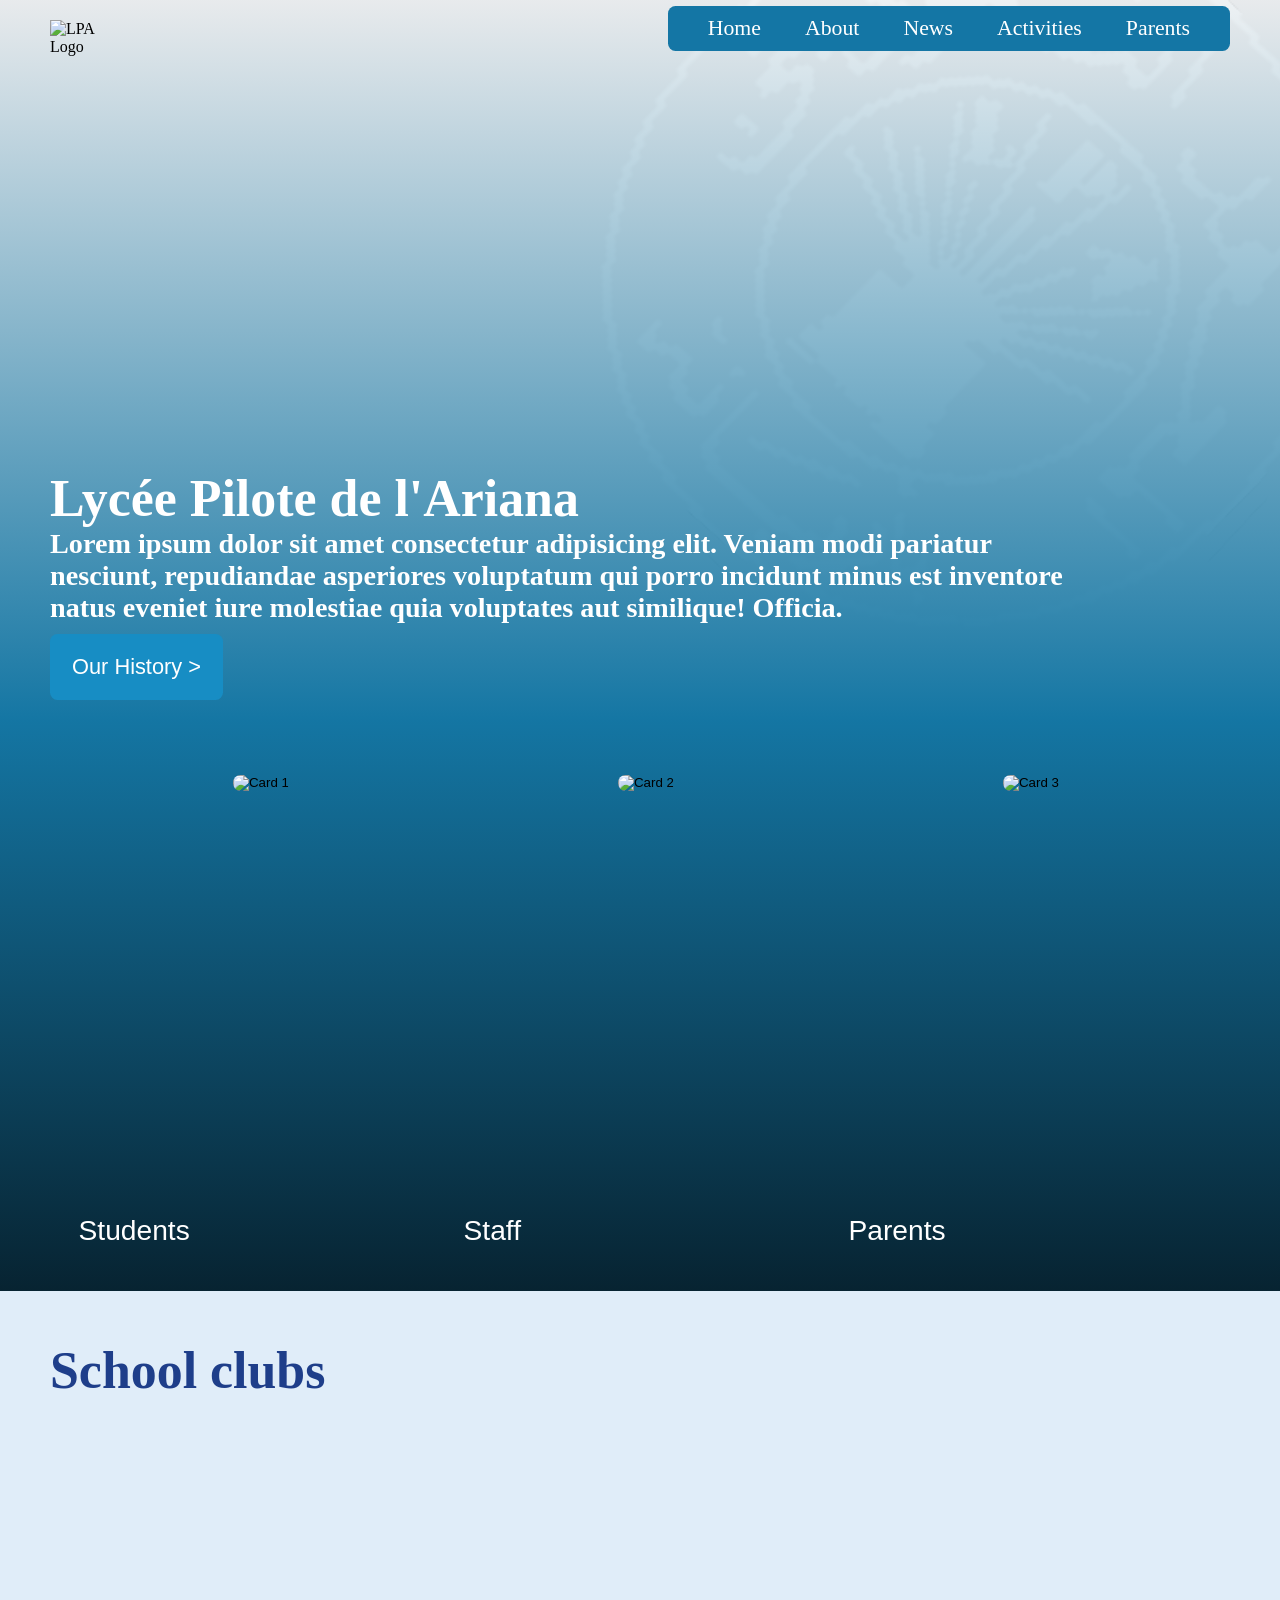
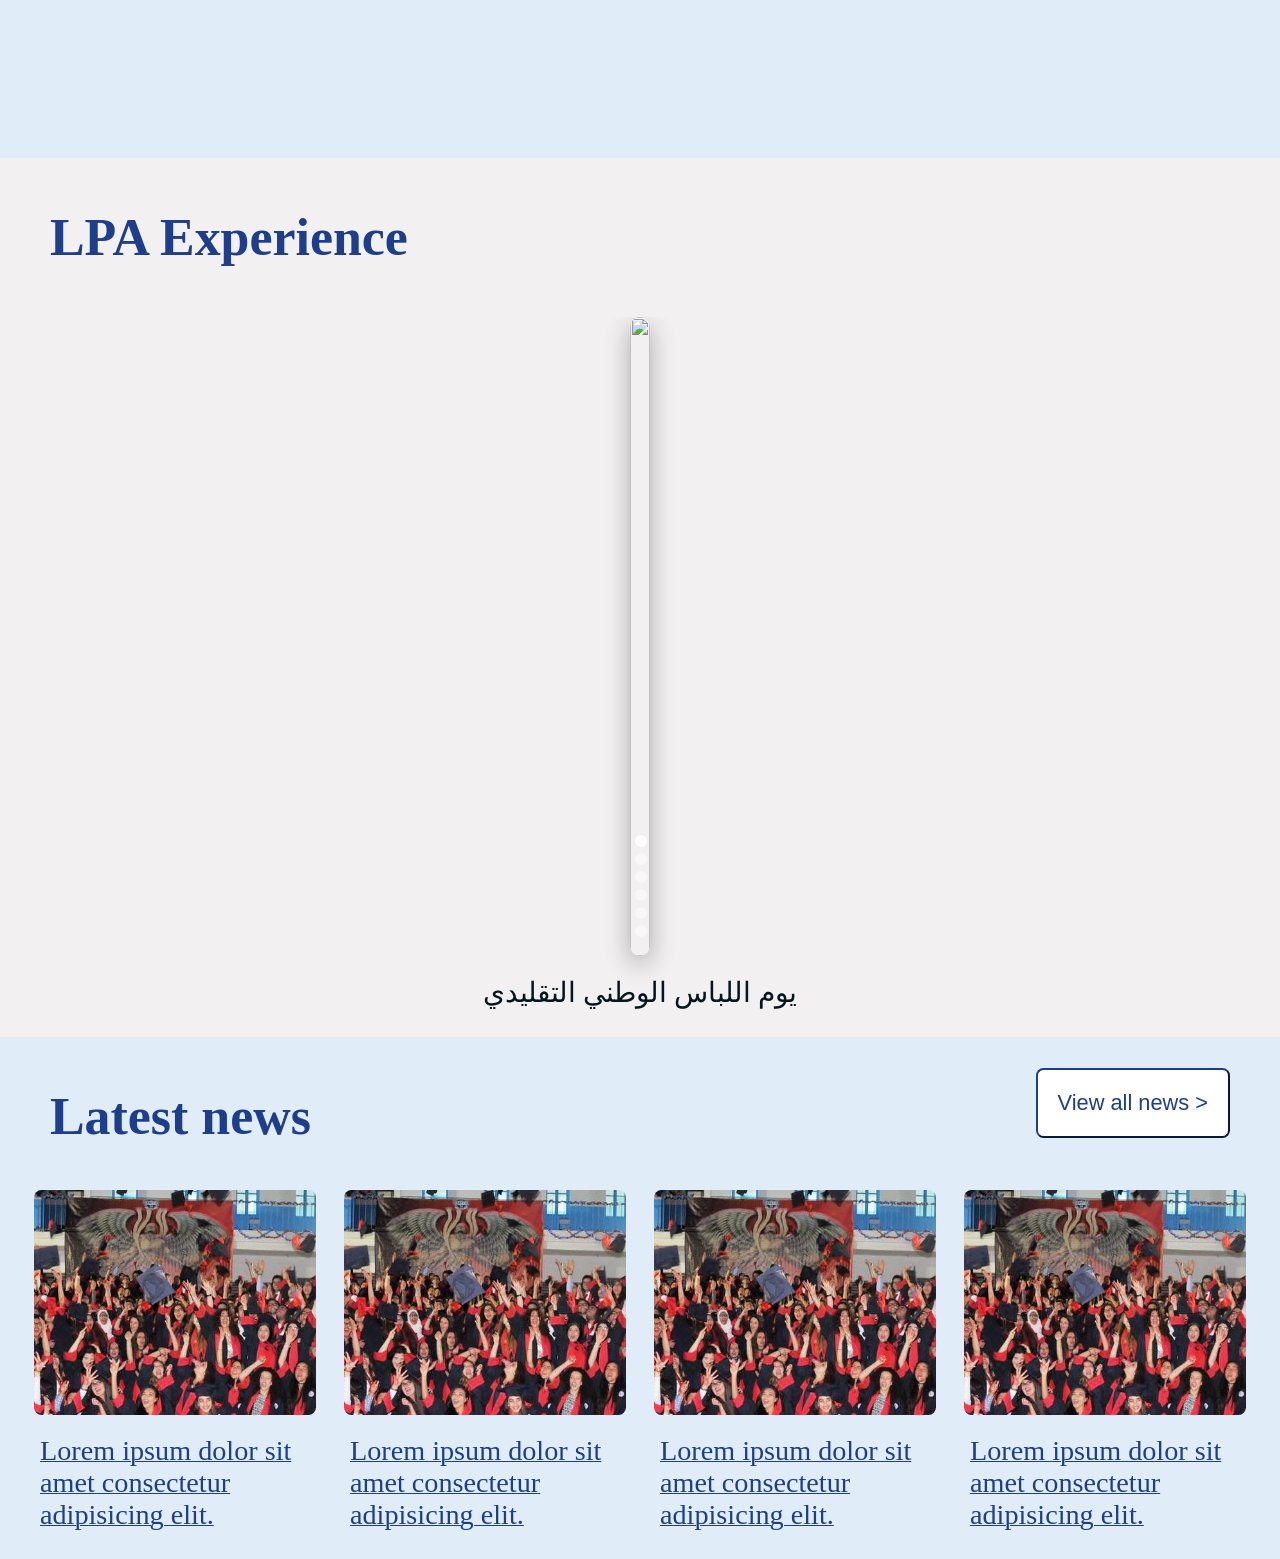
==== index.html @ 184f6fc9 "Add files via upload" ====
<!doctype html>
<html lang="en">
    <head>  
        <meta charset="UTF-8">
        <meta http-equiv="X-UA-Compatible" content="IE=edge">
        <meta name="viewport" content="width=device-width, initial-scale=1.0">

        <title>LPA.tn - Lycée Pilote de l'Ariana</title>

        <link rel="stylesheet" href="style.css">

        <link rel="preconnect" href="https://fonts.googleapis.com">
        <link rel="preconnect" href="https://fonts.gstatic.com" crossorigin>
        <link href="https://fonts.googleapis.com/css2?family=Newsreader:ital,opsz,wght@0,6..72,200..800;1,6..72,200..800&family=Playfair+Display:ital,wght@0,400..900;1,400..900&display=swap" rel="stylesheet">
    </head>

    <body>
        <section class="top overlay">
            <div class="top-bar">
                <img src="images/lpa-logo.png" alt="LPA Logo">
                <nav class="bar-links">
                    <a href="#">Home</a>
                    <a href="#">About</a>
                    <a href="#">News</a>
                    <a href="#">Activities</a>
                    <a href="#">Parents</a>
                </nav>
            </div>
            <div class="bottom-bar">
                <h1>
                    Lycée Pilote de l'Ariana
                </h1>
                <h2>
                    Lorem ipsum dolor sit amet consectetur adipisicing elit. Veniam modi pariatur nesciunt, repudiandae asperiores voluptatum qui porro incidunt minus est inventore natus eveniet iure molestiae quia voluptates aut similique! Officia.
                </h2>
                <button>Our History ></button>
            </div>
        </section>

        <section class="cards-bg">
            <div class="cards">
                    <button class="card students">
                        <div class="idk">
                            <img src="images/students.jpg" alt="Card 1">
                        </div>
                        <h2 class="card-title">Students</h2>
                    </button>
                    <button class="card staff">
                        <div class="idk">
                            <img src="images/staff.jpg" alt="Card 2">
                        </div>   
                        <h2 class="card-title">Staff</h2>
                    </button>
                    <button class="card parents">
                        <div class="idk">
                            <img src="images/parents.png" alt="Card 3">
                        </div>
                        <h2 class="card-title">Parents</h2>
                    </button>
            </div>
        </section>

        <section class="clubs">
            <h1>School clubs</h1>
            <div class="wrapper">
                <a href="https://www.instagram.com/microsoft_pilote_ariana/" class="item item1">
                    <img src="/Images/microsoft.jpg">
                </a>
                <a href="https://www.instagram.com/club.radio.lpa/" class="item item2">
                    <img src="/Images/club_radio.jpg">
                </a>
                <a href="https://www.instagram.com/timunlpa/" class="item item3">
                    <img src="/Images/timun.jpg">
                </a>
                <a href="https://www.instagram.com/orchestra.lpa/" class="item item4">
                    <img src="/Images/orchestra.jpg">
                </a>
                <a href="https://www.instagram.com/wedothings.hackclub/" class="item item5">
                    <img src="/Images/hackclub.jpg">
                </a>
                <a href="https://www.instagram.com/clubdeducationciviquelpa/" class="item item6">
                    <img src="/Images/civic.jpg">
                </a>
                <a href="https://www.instagram.com/theatre.lpa/" class="item item7">
                    <img src="/Images/theatre.jpg">
                </a>
                <a href="https://www.instagram.com/lpaartclub/" class="item item8">
                    <img src="/Images/art.jpg">
                </a>
            </div>
        </section>
        
        <p class="title">LPA Experience</p>
        <section class="pictures">

                <div class="slides">

                    <!-- Slide Images -->
                    <div class="slide active">
                        <img src="images/traditionnel.jpg">
                    </div>
                    <div class="slide">
                        <img src="images/oudhna_excursion.jpg">
                    </div>
                    <div class="slide">
                        <img src="images/nettoyage.jpg">
                    </div>
                    <div class="slide">
                        <img src="images/dakhla2015b.jpg">
                    </div>
                    <div class="slide">
                        <img src="images/bac2017.jpg">
                    </div>
                    <div class="slide">
                        <img src="images/20161005.jpg">
                    </div>

                    <button class="prev">&#10094;</button>
                    <button class="next">&#10095;</button>

                    <div class="dots">
                        <span class="dot"></span>
                        <span class="dot"></span>
                        <span class="dot"></span>
                        <span class="dot"></span>
                        <span class="dot"></span>
                        <span class="dot"></span>
                    </div>
                </div>

            <p class="caption">Lorem ipsum dolor sit amet consectetur adipisicing elit. Quisquam, quod.</p>
        </section>

        <section class="news">
            <div class="news-header">
                <h1>Latest news</h1>
                <button>View all news ></button>
            </div>
            <div class="news-section">
                <a href="#" class="news-card">
                    <div class="news-image" style="background-image: url(/Images/bac2017.jpg);"></div>
                    <p class="news-caption">Lorem ipsum dolor sit amet consectetur adipisicing elit.</p>
                </a>
                <a href="#" class="news-card">
                    <div class="news-image" style="background-image: url(/Images/bac2017.jpg);"></div>
                    <p class="news-caption">Lorem ipsum dolor sit amet consectetur adipisicing elit.</p>
                </a>
                <a href="#" class="news-card">
                    <div class="news-image" style="background-image: url(/Images/bac2017.jpg);"></div>
                    <p class="news-caption">Lorem ipsum dolor sit amet consectetur adipisicing elit.</p>
                </a>
                <a href="#" class="news-card">
                    <div class="news-image" style="background-image: url(/Images/bac2017.jpg);"></div>
                    <p class="news-caption">Lorem ipsum dolor sit amet consectetur adipisicing elit.</p>
                </a>
            </div>
        </section>

        <footer>
            
        </footer>
        <script src="script.js"></script>
    </body>
</html>
---- style.css ----
@font-face {
    font-family: "Raleway";
    src: url("fonts/Raleway-Light.ttf");
}

:root {
    --margin-object: 50px;
}

*,
*::before,
*::after {
  box-sizing: border-box;
}

body {
    margin: 0;
    font-family: "Raleway";
    background-color: #F2F0F0;
    background-image: url(Images/logo-bg.png);
    background-repeat: no-repeat;
    background-attachment: fixed;
    background-size: cover;
}

.top{
    width: 100%;
    height: 80vh;
    background-image: url('images/lpa-background.jpg');
    background-size: cover;
    background-position: center;
    position: relative;
    overflow: hidden;
    background-repeat: no-repeat;

    display: flex;
    flex-direction: column;
    justify-content: space-between;
}

.overlay {
    border-image-source: linear-gradient(to top, hsl(199, 78%, 36%), hsla(199, 78%, 36%, 0.044));
    border-image-slice: fill 1;
}

.top-bar{
    display: flex;
    flex-direction: row;
    align-items: center;
    justify-content: space-between;
}

.top-bar nav{
    margin-right: var(--margin-object);
    background-color: #1476A5;
    padding: 10px 20px;
    border-radius: 7.5px;
}

.top-bar a{
    padding: 10px 20px;
    text-decoration: none;
    color: white;
    font-size: calc(1vw + 1vh);
    position: relative;
}

.top-bar a::after{
    content: '';
    position: absolute;
    height: 5px;
    left: 0;
    bottom: 0;
    width: 0;
    background: white;
    transition: width .2s ease-in-out;
}

.top-bar a:hover::after{
    width: 100%;
}

.top img{
    margin-top: 20px;
    margin-left: var(--margin-object);
    width: calc(4vw + 2vh);
    height: auto;
}

.top h1{
    font-size: calc(3vw + 1.5vh);
    font-weight: 800;
    margin-bottom: 0;
    margin-left: var(--margin-object);
    width: 80%;
    color: white;
}

.top h2{
    font-size: calc(1.5vw + 1vh);
    margin-top: 0;
    margin-left: var(--margin-object);
    width: 80%;
    color: white;
    margin-bottom: 10px;
}

.top button{
    margin-left: var(--margin-object);
    padding: 20px 20px;
    background-color: hsl(199, 79%, 43%);
    color: white;
    border-radius: 7.5px;
    border: none;
    cursor: pointer;
    margin-bottom: 20px;
    width: calc(10vw + 5vh);
    height: auto;
    font-size: calc(1vw + 1vh);
}

.cards-bg {
    width: 100%;
    height: calc(40vw + 6.6vh);
    position: relative;
    overflow: hidden;

    border-image-source: linear-gradient(to bottom, hsl(199, 78%, 36%), hsl(200, 75%, 11%));
    border-image-slice: fill 1;

    display: flex;
    justify-content: center;
}

.cards {
    display: flex;
    justify-content: space-around;
    align-items:end;

    gap: 20px;

    padding: 20px;
}

.card {
  width: calc(25vw + 5vh);
  height: auto;
  border-radius: 7.5px;
  border: none;
  overflow: hidden;

  background-color: rgba(255, 255, 255, 0);
  cursor: pointer;

  display: flex;
  flex-direction: column;
}

.idk{
    width: calc(25vw + 5vh);
    height: calc(30vw + 5vh);
    object-fit: cover;
    border-radius: 7.5px;

    overflow: hidden;

    margin-bottom: 10px;
}

.card img {
    width: calc(25vw + 5vh);
    height: calc(30vw + 5vh);
    object-fit: cover;
    border-radius: 7.5px;

    overflow: hidden;
    transition: transform .3s ease-in-out;

    margin-bottom: 10px;
}

.card h2{
    position: relative;
    font-size: calc(1.5vw + 1vh);
    text-align: center;
    color: white;
    font-weight: 200;
    margin-top: 0;
    text-align: left;
}

.card h2::after{
    content: '';
    position: absolute;
    height: 2px;
    left: 0;
    bottom: 0;
    width: 0;
    background: hsl(199, 79%, 43%);
    transition: width .2s ease-in-out;
}
.card:hover h2::after{
    width: 100%;
}
.card:hover img{
    transform: scale(1.1);
}

.clubs {
    overflow: hidden;
    width: 100%;
    height: auto;
    background-color: #E0EDF9;
}

.clubs h1{
    font-size: calc(3vw + 1.5vh);
    font-weight: 800;
    margin-top: 50px;
    margin-left: var(--margin-object);
    color: #1E3E8A;
}

.wrapper {
  width: 95%;

  margin-inline: auto;
  position: relative;
  height: 35vh;
  overflow: hidden;
  mask-image: linear-gradient(
    to right,
    rgba(0, 0, 0, 0),
    rgba(0, 0, 0, 1) 20%,
    rgba(0, 0, 0, 1) 80%,
    rgba(0, 0, 0, 0)
  );
}

@keyframes scrollLeft {
  to {
    left: -300px;
  }
}

.item {
  width: 300px;
  height: 90%;
  background-color: rgb(255, 255, 255);
  border-radius: 6px;
  border: none;
  position: absolute;
  left: max(calc(300px * 8), 100%);
  animation-name: scrollLeft;
  animation-duration: 30s;
  animation-timing-function: linear;
  animation-iteration-count: infinite;
  box-shadow: 2px 2px 2px rgba(0, 0, 0, 0.407);

  display: flex;
  justify-content: center;
  align-items: center;
}

.item img {
    height: 90%
}

.item1 {
  animation-delay: calc(30s / 8 * (8 - 1) * -1);
}

.item2 {
  animation-delay: calc(30s / 8 * (8 - 2) * -1);
}

.item3 {
  animation-delay: calc(30s / 8 * (8 - 3) * -1);
}

.item4 {
  animation-delay: calc(30s / 8 * (8 - 4) * -1);
}

.item5 {
  animation-delay: calc(30s / 8 * (8 - 5) * -1);
}

.item6 {
  animation-delay: calc(30s / 8 * (8 - 6) * -1);
}

.item7 {
  animation-delay: calc(30s / 8 * (8 - 7) * -1);
}

.item8 {
  animation-delay: calc(30s / 8 * (8 - 8) * -1);
}

.wrapper:hover .item{animation-play-state: paused;}

.pictures {
    width: 100%;
    height: 80vh;
    position: relative;
    overflow: hidden;

    margin-top: 0;
    background-color: #e0edf900;

    display: flex;
    justify-content: center;
    align-items: center;
    flex-direction: column;
}

.title {
    font-size: calc(3vw + 1.5vh);
    font-weight: 800;
    margin-top: 50px;
    margin-bottom: 50px;
    margin-left: var(--margin-object);
    color: #1E3E8A;
}

.pictures p{
    font-size: calc(1.5vw + 1vh);
    color: hsl(199, 78%, 7%);
    text-align: center;
    margin-top: 20px;
}

.slides {
  position: relative;

  height: 100%;
  margin-left: 50px;
  margin-right: 50px;
  border-radius: 10px;
  overflow: hidden;
  position: relative;
  box-shadow: 0 8px 25px rgba(0, 0, 0, 0.3);
}
.slide {
  display: none;
  width: 100%;
  height: 100%;
}

.slide img {
  width: 100%;
  height: 100%;
  object-fit: cover;

}
.slide.active {
  display: block;
  animation: fade .25s ease-in-out;
}
@keyframes fade {
  from {
    opacity: 0.5;
  }
  to {
    opacity: 1;
  }
}

.prev,
.next {
  position: absolute;
  top: 50%;
  transform: translateY(-50%);
  background: rgba(0, 0, 0, 0);
  color: #fff;
  font-size: 30px;
  border: none;
  padding: 10px;
  border-radius: 50%;
  cursor: pointer;
  transition: 0.3s;
  user-select: none;
}

.prev {
  left: 15px;
}
.next {
  right: 15px;
}

.dots {
  text-align: center;
  position: absolute;
  bottom: 15px;
  width: 100%;
}

.dot {
  height: 12px;
  width: 12px;
  margin: 0 5px;
  background: rgba(255, 255, 255, 0.5);
  border-radius: 50%;
  display: inline-block;
  cursor: pointer;
  transition: background 0.3s;
}
.dot.active {
  background: #fff;
}

.news {
  overflow: hidden;
  width: 100%;
  height: auto;
  background-color: #E0EDF9;
}

.news-header {
  display: flex;
  justify-content: space-between;
  align-items: center;

  margin-right: var(--margin-object);
  margin-left: var(--margin-object);
}

.news-header button {
  padding: 20px 20px;
  background-color: hsl(0, 0%, 100%);
  color: #1E3E8A;
  border-radius: 7.5px;
  border-width: 2px;
  border-color: #1E3E8A;
  cursor: pointer;
  margin-bottom: 20px;

  height: 75%;
  font-size: calc(1vw + 1vh);
}

.news h1 {
  font-size: calc(3vw + 1.5vh);
  font-weight: 800;
  margin-top: 50px;
  color: #1E3E8A;
}

.news-section {
  display: flex;
  justify-content: space-around;
  align-items: center;

  margin-left: 20px;
  margin-right: 20px;
  margin-top: 0;
}

.news-card {
  display: flex;
  flex-direction: column;
  align-items: center;
  justify-content: center;

  text-decoration: none;
}

.news-image {
  width: 22vw;
  height: 25vh;
  border-radius: 7.5px;
  border: none;

  background-repeat: no-repeat;
  background-size: cover;
  background-position: center;
  
}

.news-caption {
  display: inline;
  margin-left: 20px;
  margin-right: 20px;
  position: relative;
  font-size: calc(1.5vw + 1vh);
  color: #1E3E8A;
  font-weight: 200;
  margin-top: 20px;
  text-align: left;

  text-decoration: underline;
  text-decoration-thickness: 0px;

  transition: text-decoration-thickness .1s ease-in-out;
}

.news-card:hover .news-caption{
  text-decoration-thickness: 2px;
}
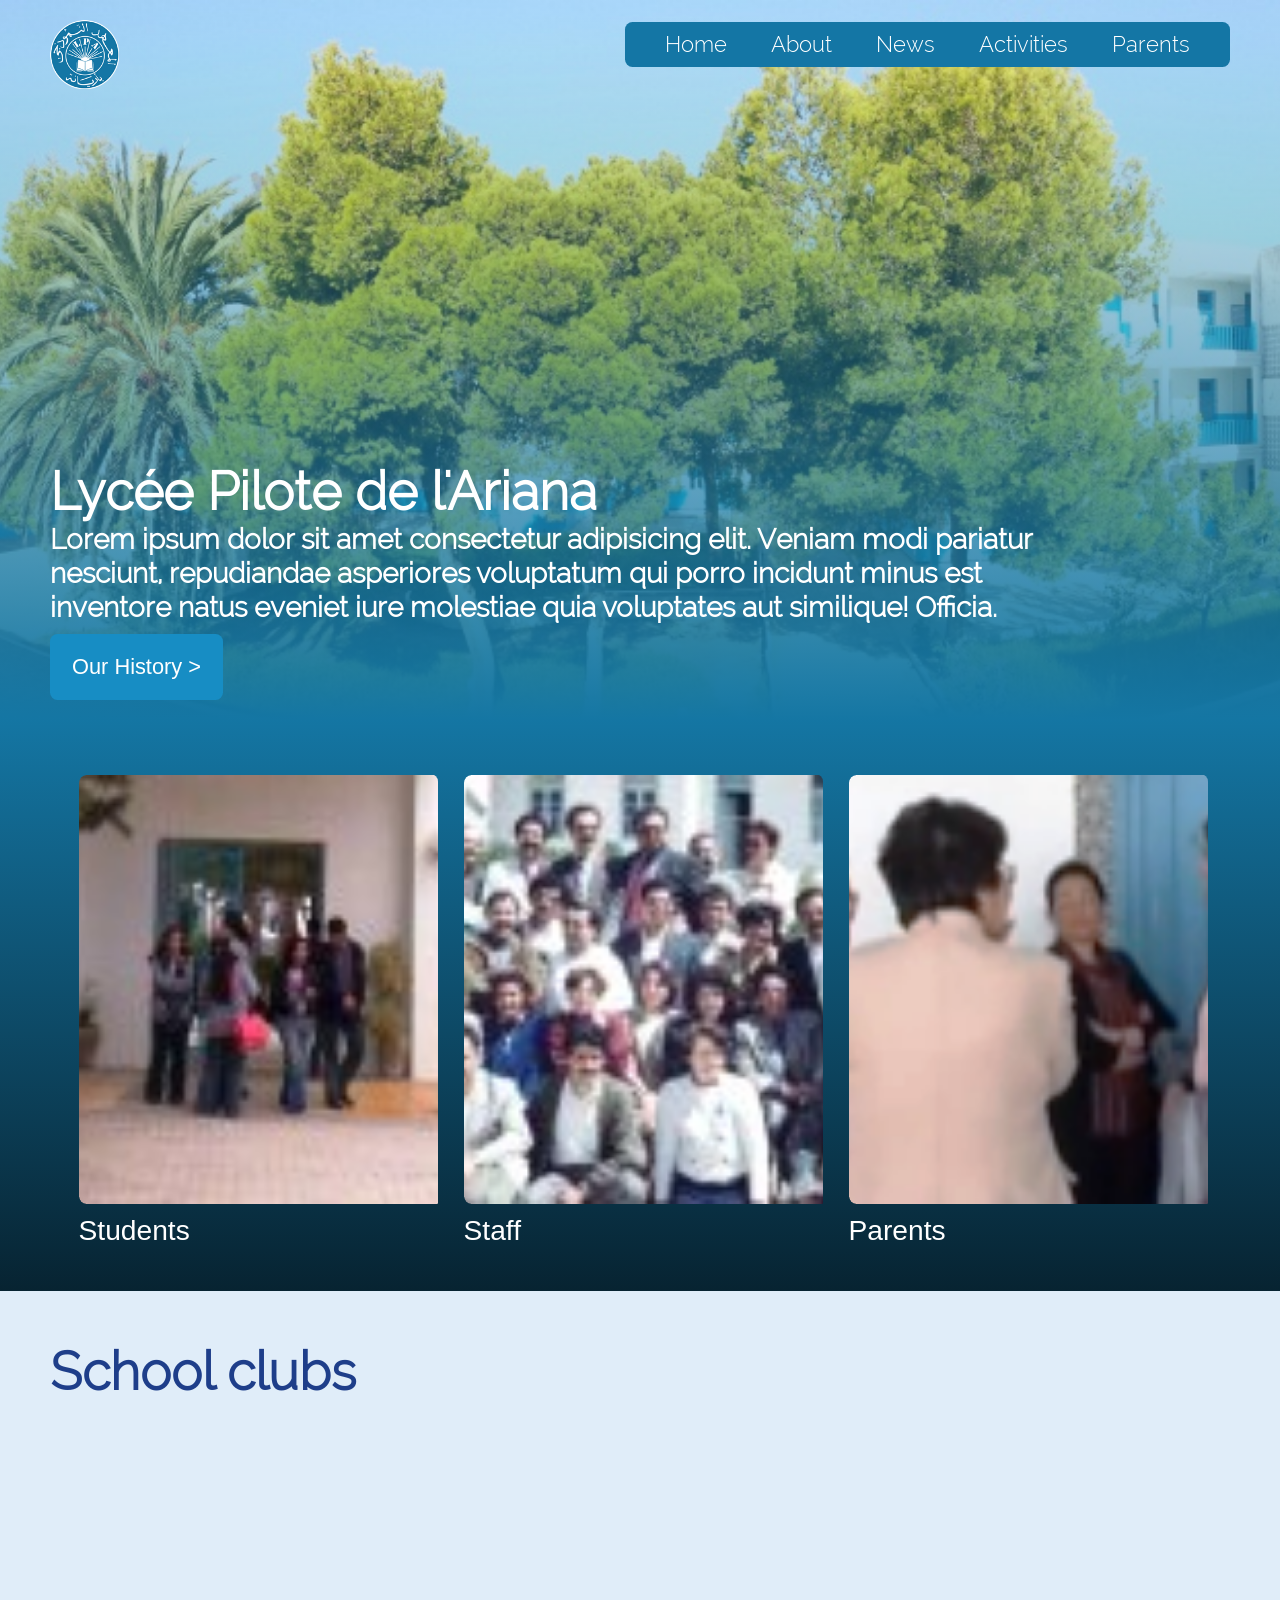
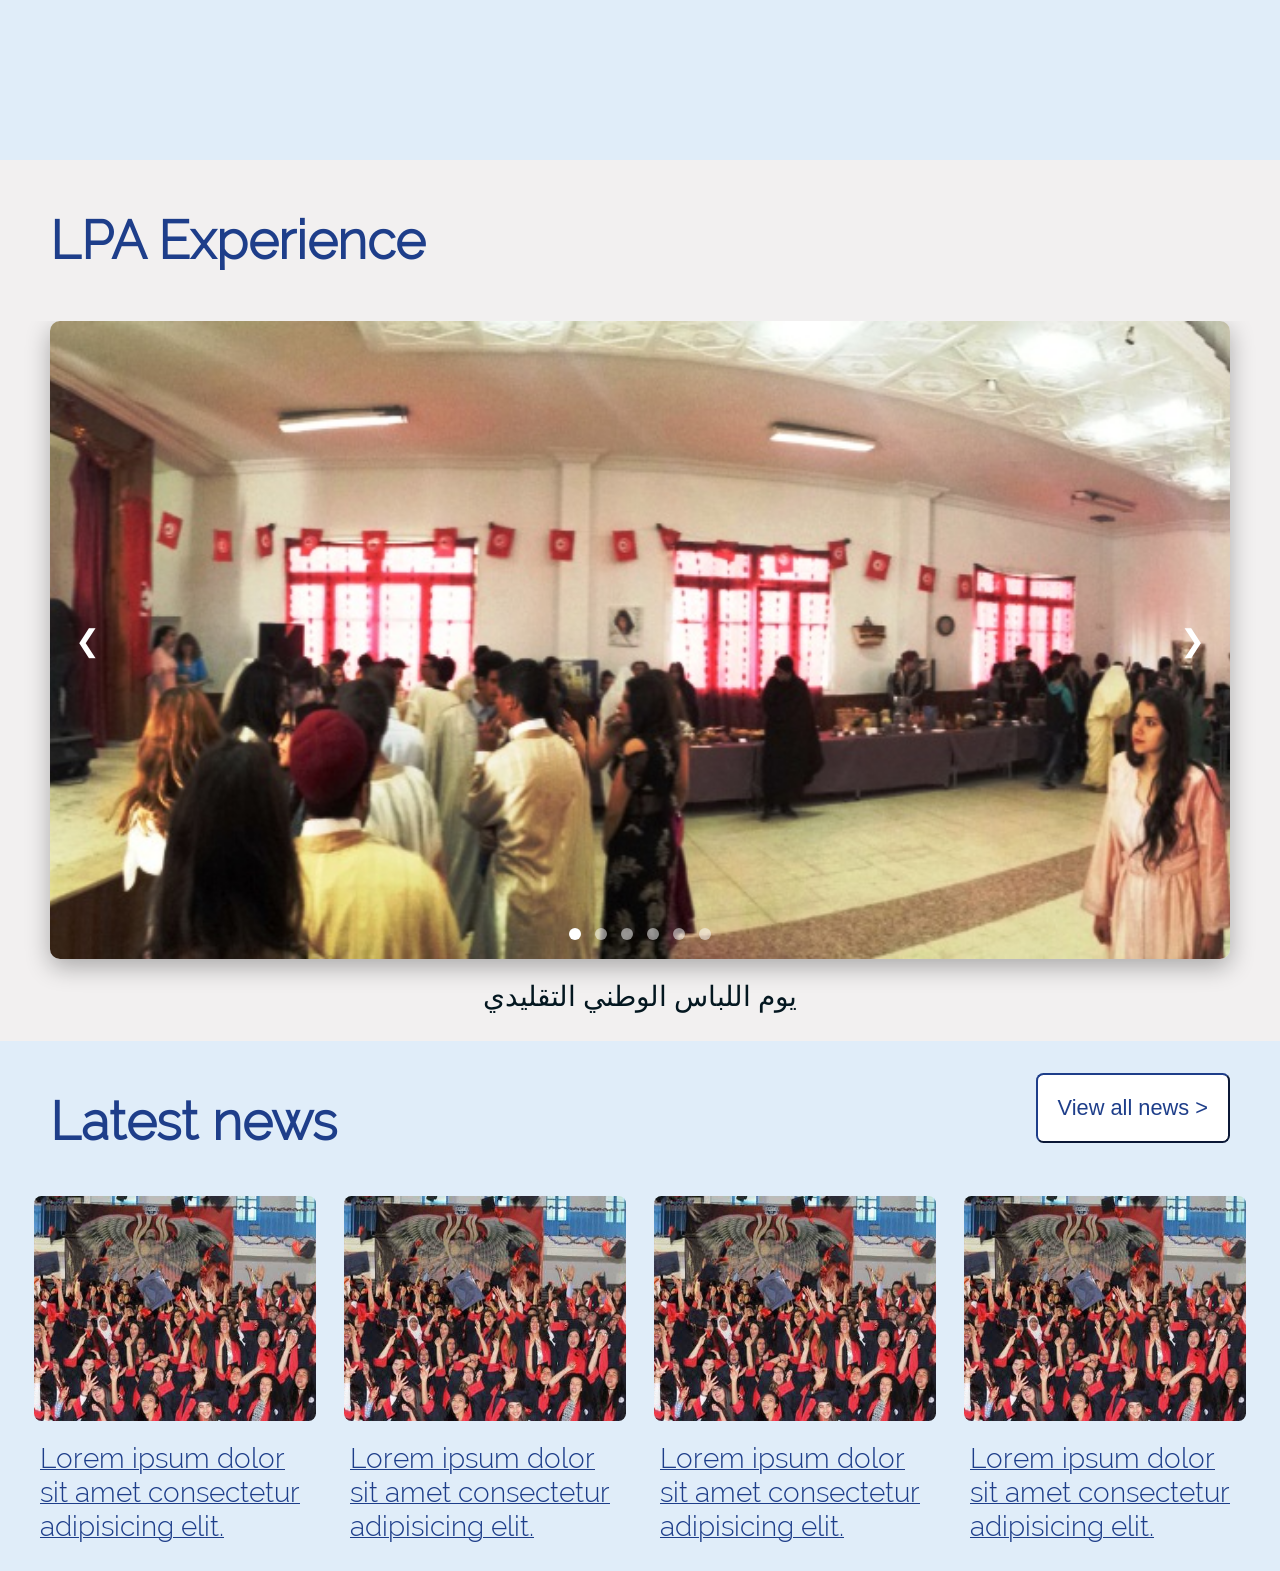
==== commit a7d179db: "Add files via upload" ====
--- a/index.html
+++ b/index.html
@@ -17,7 +17,7 @@
     <body>
         <section class="top overlay">
             <div class="top-bar">
-                <img src="images/lpa-logo.png" alt="LPA Logo">
+                <img src="./Images/lpa-logo.png" alt="LPA Logo">
                 <nav class="bar-links">
                     <a href="#">Home</a>
                     <a href="#">About</a>
@@ -41,19 +41,19 @@
             <div class="cards">
                     <button class="card students">
                         <div class="idk">
-                            <img src="images/students.jpg" alt="Card 1">
+                            <img src="./Images/students.jpg" alt="Card 1">
                         </div>
                         <h2 class="card-title">Students</h2>
                     </button>
                     <button class="card staff">
                         <div class="idk">
-                            <img src="images/staff.jpg" alt="Card 2">
+                            <img src="./Images/staff.jpg" alt="Card 2">
                         </div>   
                         <h2 class="card-title">Staff</h2>
                     </button>
                     <button class="card parents">
                         <div class="idk">
-                            <img src="images/parents.png" alt="Card 3">
+                            <img src="./Images/parents.png" alt="Card 3">
                         </div>
                         <h2 class="card-title">Parents</h2>
                     </button>
@@ -64,28 +64,28 @@
             <h1>School clubs</h1>
             <div class="wrapper">
                 <a href="https://www.instagram.com/microsoft_pilote_ariana/" class="item item1">
-                    <img src="/Images/microsoft.jpg">
+                    <img src="./Images/microsoft.jpg">
                 </a>
                 <a href="https://www.instagram.com/club.radio.lpa/" class="item item2">
-                    <img src="/Images/club_radio.jpg">
+                    <img src="./Images/club_radio.jpg">
                 </a>
                 <a href="https://www.instagram.com/timunlpa/" class="item item3">
-                    <img src="/Images/timun.jpg">
+                    <img src="./Images/timun.jpg">
                 </a>
                 <a href="https://www.instagram.com/orchestra.lpa/" class="item item4">
-                    <img src="/Images/orchestra.jpg">
+                    <img src="./Images/orchestra.jpg">
                 </a>
                 <a href="https://www.instagram.com/wedothings.hackclub/" class="item item5">
-                    <img src="/Images/hackclub.jpg">
+                    <img src="./Images/hackclub.jpg">
                 </a>
                 <a href="https://www.instagram.com/clubdeducationciviquelpa/" class="item item6">
-                    <img src="/Images/civic.jpg">
+                    <img src="./Images/civic.jpg">
                 </a>
                 <a href="https://www.instagram.com/theatre.lpa/" class="item item7">
-                    <img src="/Images/theatre.jpg">
+                    <img src="./Images/theatre.jpg">
                 </a>
                 <a href="https://www.instagram.com/lpaartclub/" class="item item8">
-                    <img src="/Images/art.jpg">
+                    <img src="./Images/art.jpg">
                 </a>
             </div>
         </section>
@@ -97,22 +97,22 @@
 
                     <!-- Slide Images -->
                     <div class="slide active">
-                        <img src="images/traditionnel.jpg">
+                        <img src="./Images/traditionnel.jpg">
                     </div>
                     <div class="slide">
-                        <img src="images/oudhna_excursion.jpg">
+                        <img src="./Images/oudhna_excursion.jpg">
                     </div>
                     <div class="slide">
-                        <img src="images/nettoyage.jpg">
+                        <img src="./Images/nettoyage.jpg">
                     </div>
                     <div class="slide">
-                        <img src="images/dakhla2015b.jpg">
+                        <img src="./Images/dakhla2015b.jpg">
                     </div>
                     <div class="slide">
-                        <img src="images/bac2017.jpg">
+                        <img src="./Images/bac2017.jpg">
                     </div>
                     <div class="slide">
-                        <img src="images/20161005.jpg">
+                        <img src="./Images/20161005.jpg">
                     </div>
 
                     <button class="prev">&#10094;</button>
@@ -138,19 +138,19 @@
             </div>
             <div class="news-section">
                 <a href="#" class="news-card">
-                    <div class="news-image" style="background-image: url(/Images/bac2017.jpg);"></div>
+                    <div class="news-image" style="background-image: url(../Images/bac2017.jpg);"></div>
                     <p class="news-caption">Lorem ipsum dolor sit amet consectetur adipisicing elit.</p>
                 </a>
                 <a href="#" class="news-card">
-                    <div class="news-image" style="background-image: url(/Images/bac2017.jpg);"></div>
+                    <div class="news-image" style="background-image: url(../Images/bac2017.jpg);"></div>
                     <p class="news-caption">Lorem ipsum dolor sit amet consectetur adipisicing elit.</p>
                 </a>
                 <a href="#" class="news-card">
-                    <div class="news-image" style="background-image: url(/Images/bac2017.jpg);"></div>
+                    <div class="news-image" style="background-image: url(../Images/bac2017.jpg);"></div>
                     <p class="news-caption">Lorem ipsum dolor sit amet consectetur adipisicing elit.</p>
                 </a>
                 <a href="#" class="news-card">
-                    <div class="news-image" style="background-image: url(/Images/bac2017.jpg);"></div>
+                    <div class="news-image" style="background-image: url(../Images/bac2017.jpg);"></div>
                     <p class="news-caption">Lorem ipsum dolor sit amet consectetur adipisicing elit.</p>
                 </a>
             </div>
--- a/style.css
+++ b/style.css
@@ -1,6 +1,6 @@
 @font-face {
     font-family: "Raleway";
-    src: url("fonts/Raleway-Light.ttf");
+    src: url("./Fonts/Raleway-Light.ttf");
 }
 
 :root {
@@ -26,7 +26,7 @@
 .top{
     width: 100%;
     height: 80vh;
-    background-image: url('images/lpa-background.jpg');
+    background-image: url('./Images/lpa-background.jpg');
     background-size: cover;
     background-position: center;
     position: relative;
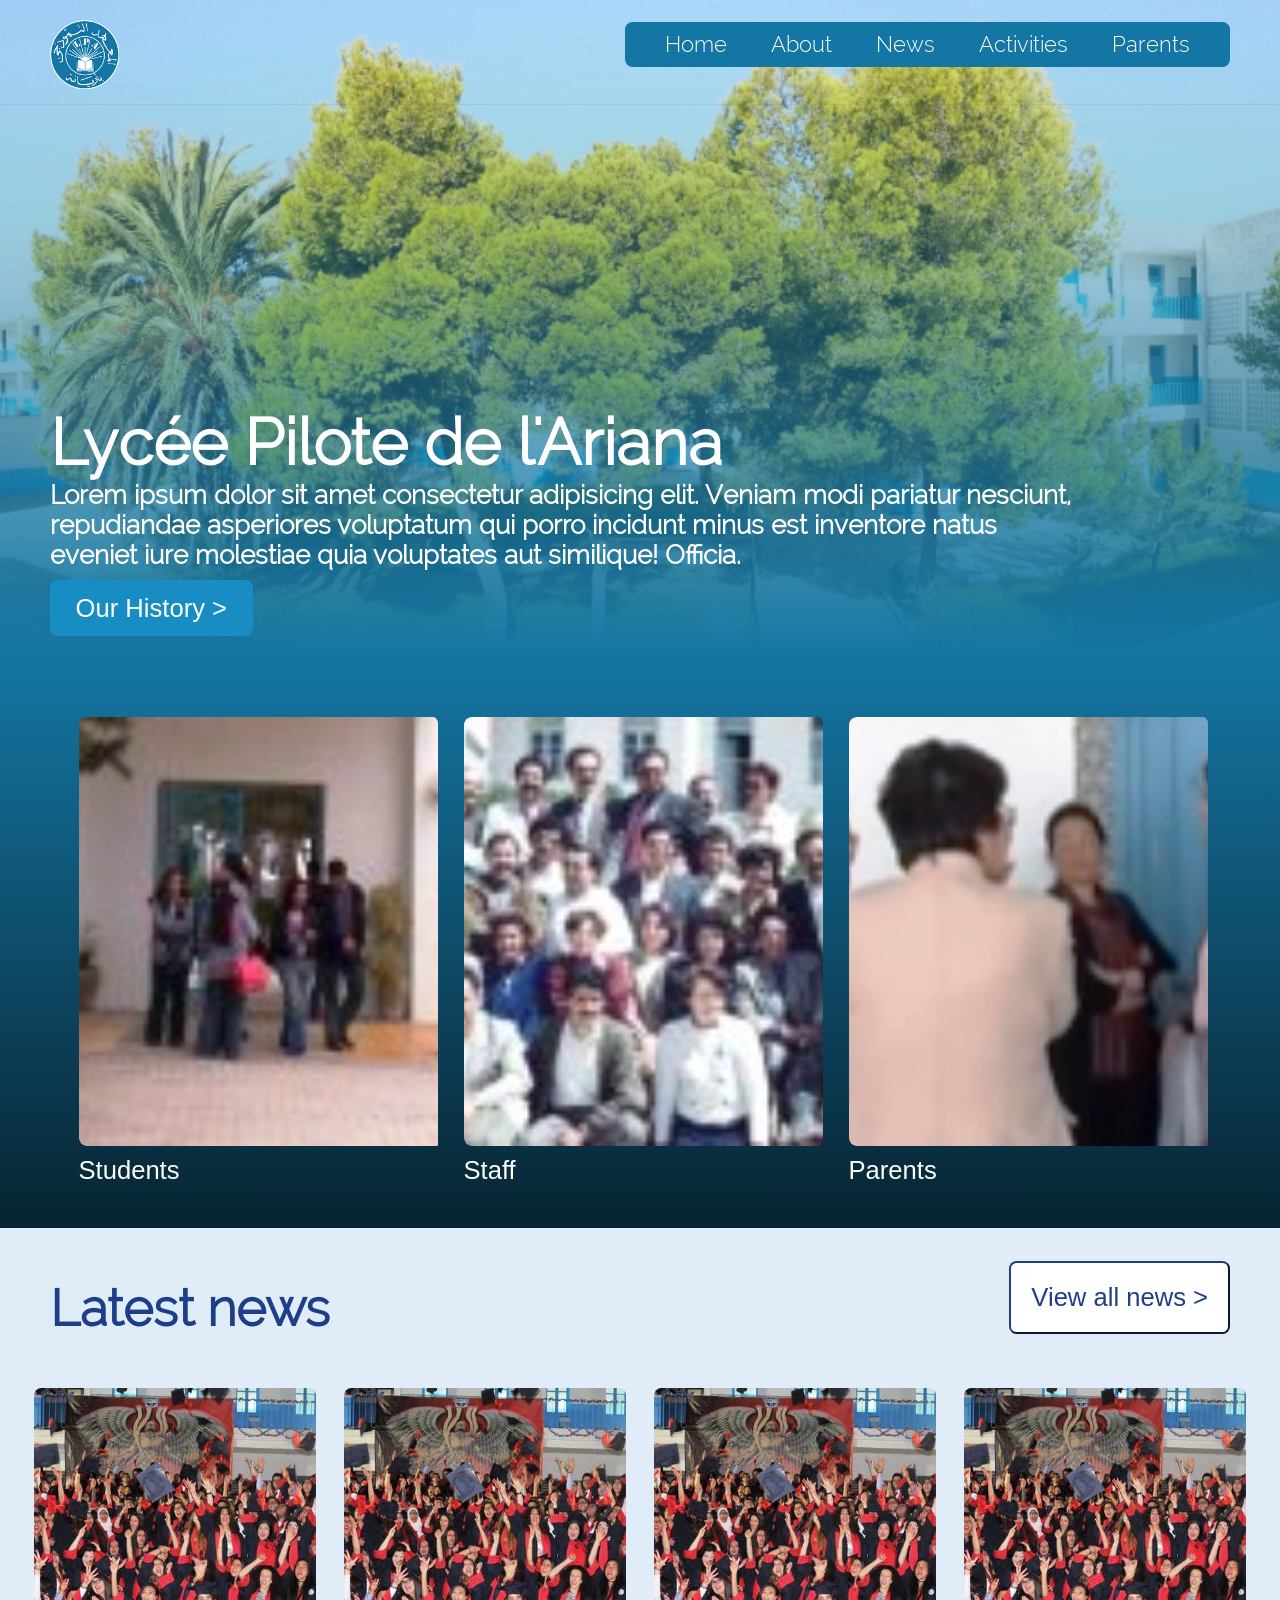
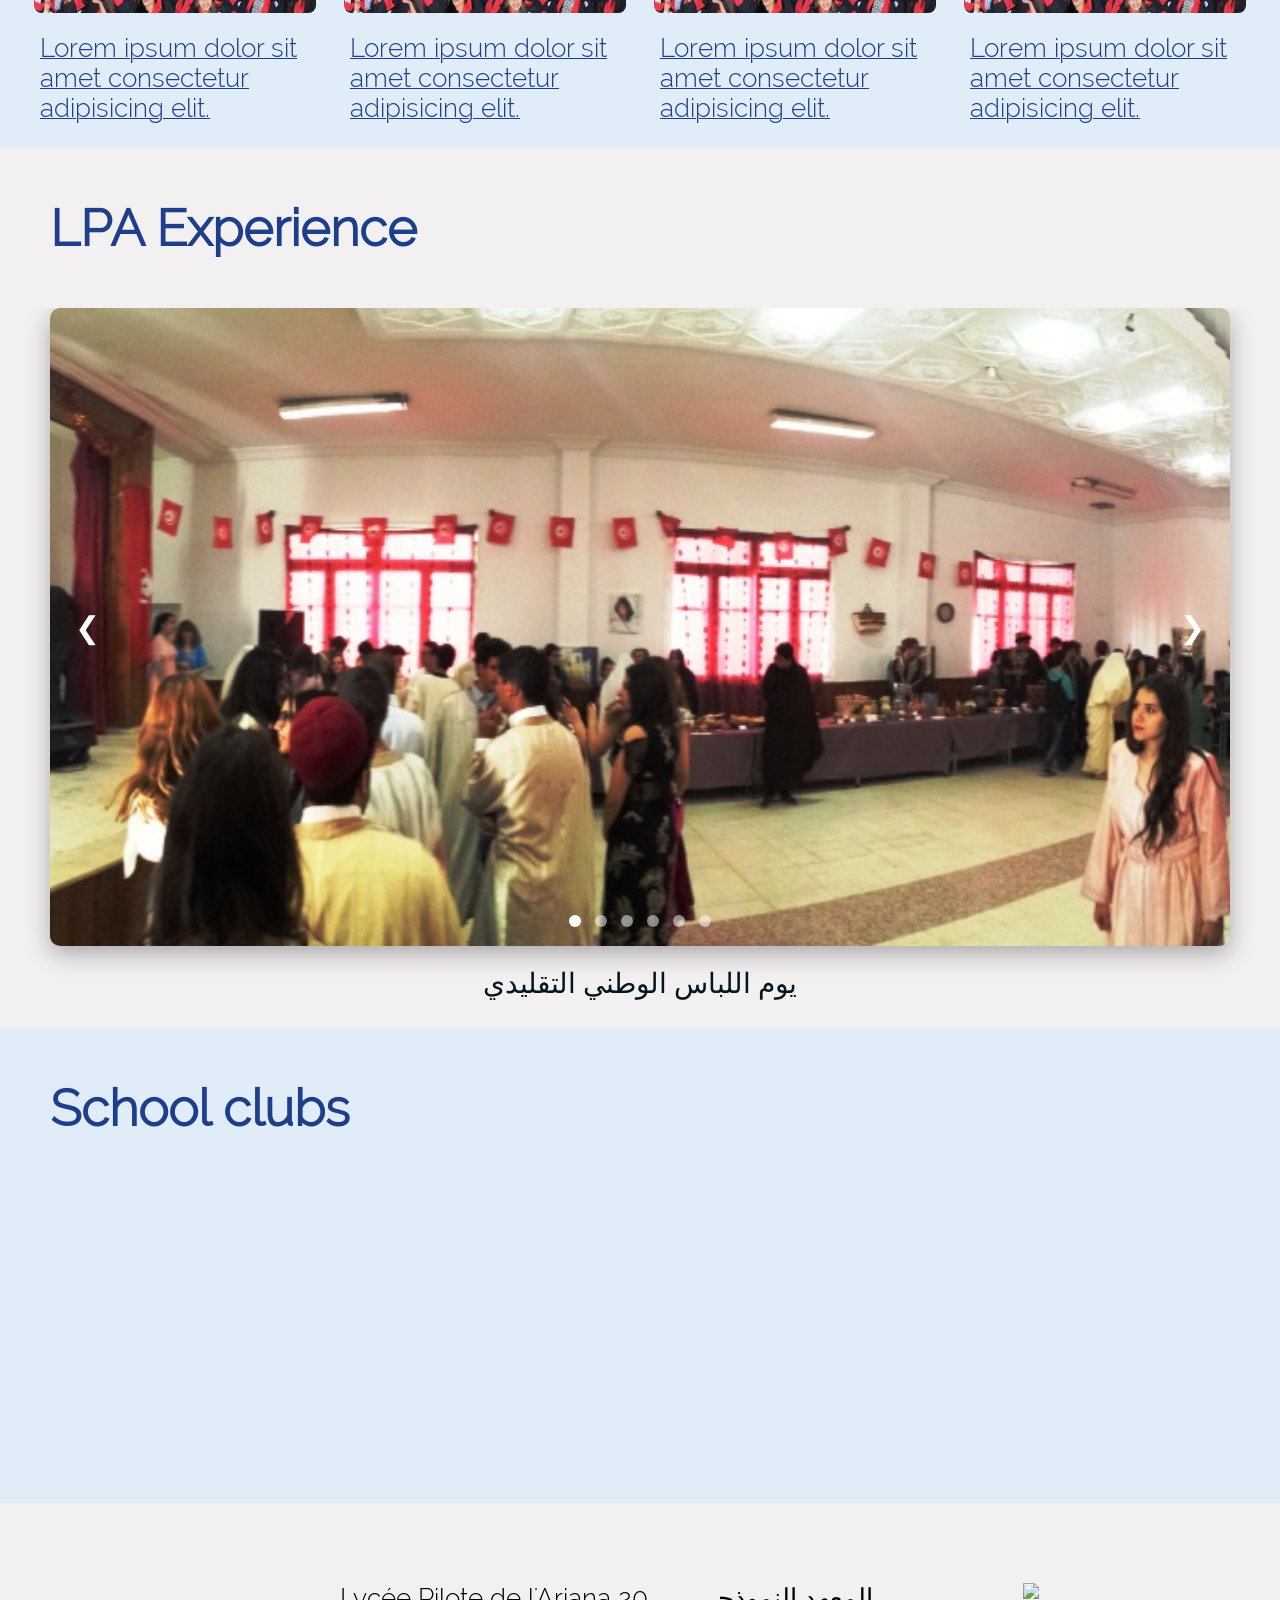
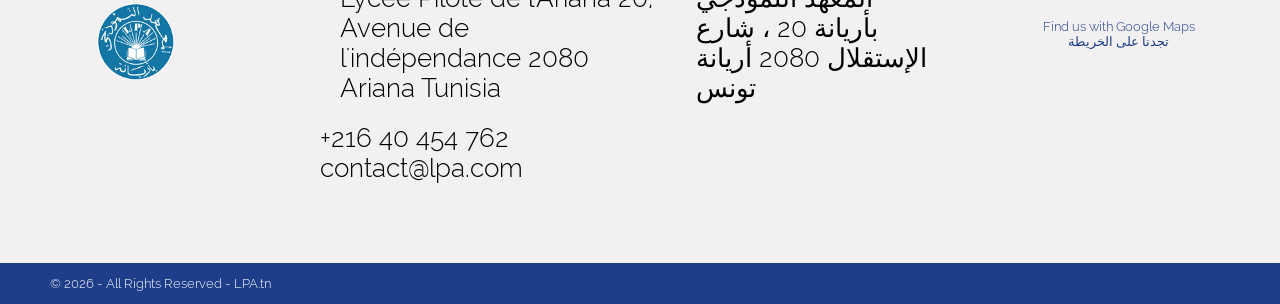
==== commit ab6df27d: "Add files via upload" ====
--- a/index.html
+++ b/index.html
@@ -17,7 +17,7 @@
     <body>
         <section class="top overlay">
             <div class="top-bar">
-                <img src="./Images/lpa-logo.png" alt="LPA Logo">
+                <img src="../Images/lpa-logo.png" alt="LPA Logo">
                 <nav class="bar-links">
                     <a href="#">Home</a>
                     <a href="#">About</a>
@@ -26,6 +26,7 @@
                     <a href="#">Parents</a>
                 </nav>
             </div>
+            <div class="divider"></div>
             <div class="bottom-bar">
                 <h1>
                     Lycée Pilote de l'Ariana
@@ -41,99 +42,28 @@
             <div class="cards">
                     <button class="card students">
                         <div class="idk">
-                            <img src="./Images/students.jpg" alt="Card 1">
+                            <img src="../Images/students.jpg" alt="Card 1">
                         </div>
                         <h2 class="card-title">Students</h2>
                     </button>
                     <button class="card staff">
                         <div class="idk">
-                            <img src="./Images/staff.jpg" alt="Card 2">
+                            <img src="../Images/staff.jpg" alt="Card 2">
                         </div>   
                         <h2 class="card-title">Staff</h2>
                     </button>
                     <button class="card parents">
                         <div class="idk">
-                            <img src="./Images/parents.png" alt="Card 3">
+                            <img src="../Images/parents.png" alt="Card 3">
                         </div>
                         <h2 class="card-title">Parents</h2>
                     </button>
             </div>
         </section>
 
-        <section class="clubs">
-            <h1>School clubs</h1>
-            <div class="wrapper">
-                <a href="https://www.instagram.com/microsoft_pilote_ariana/" class="item item1">
-                    <img src="./Images/microsoft.jpg">
-                </a>
-                <a href="https://www.instagram.com/club.radio.lpa/" class="item item2">
-                    <img src="./Images/club_radio.jpg">
-                </a>
-                <a href="https://www.instagram.com/timunlpa/" class="item item3">
-                    <img src="./Images/timun.jpg">
-                </a>
-                <a href="https://www.instagram.com/orchestra.lpa/" class="item item4">
-                    <img src="./Images/orchestra.jpg">
-                </a>
-                <a href="https://www.instagram.com/wedothings.hackclub/" class="item item5">
-                    <img src="./Images/hackclub.jpg">
-                </a>
-                <a href="https://www.instagram.com/clubdeducationciviquelpa/" class="item item6">
-                    <img src="./Images/civic.jpg">
-                </a>
-                <a href="https://www.instagram.com/theatre.lpa/" class="item item7">
-                    <img src="./Images/theatre.jpg">
-                </a>
-                <a href="https://www.instagram.com/lpaartclub/" class="item item8">
-                    <img src="./Images/art.jpg">
-                </a>
-            </div>
-        </section>
-        
-        <p class="title">LPA Experience</p>
-        <section class="pictures">
-
-                <div class="slides">
-
-                    <!-- Slide Images -->
-                    <div class="slide active">
-                        <img src="./Images/traditionnel.jpg">
-                    </div>
-                    <div class="slide">
-                        <img src="./Images/oudhna_excursion.jpg">
-                    </div>
-                    <div class="slide">
-                        <img src="./Images/nettoyage.jpg">
-                    </div>
-                    <div class="slide">
-                        <img src="./Images/dakhla2015b.jpg">
-                    </div>
-                    <div class="slide">
-                        <img src="./Images/bac2017.jpg">
-                    </div>
-                    <div class="slide">
-                        <img src="./Images/20161005.jpg">
-                    </div>
-
-                    <button class="prev">&#10094;</button>
-                    <button class="next">&#10095;</button>
-
-                    <div class="dots">
-                        <span class="dot"></span>
-                        <span class="dot"></span>
-                        <span class="dot"></span>
-                        <span class="dot"></span>
-                        <span class="dot"></span>
-                        <span class="dot"></span>
-                    </div>
-                </div>
-
-            <p class="caption">Lorem ipsum dolor sit amet consectetur adipisicing elit. Quisquam, quod.</p>
-        </section>
-
         <section class="news">
             <div class="news-header">
-                <h1>Latest news</h1>
+                <h1 class="title">Latest news</h1>
                 <button>View all news ></button>
             </div>
             <div class="news-section">
@@ -155,9 +85,104 @@
                 </a>
             </div>
         </section>
+        
+        <p class="title">LPA Experience</p>
+        <section class="pictures">
+
+                <div class="slides">
+
+                    <!-- Slide Images -->
+                    <div class="slide active">
+                        <img src="../Images/traditionnel.jpg">
+                    </div>
+                    <div class="slide">
+                        <img src="../Images/oudhna_excursion.jpg">
+                    </div>
+                    <div class="slide">
+                        <img src="../Images/nettoyage.jpg">
+                    </div>
+                    <div class="slide">
+                        <img src="../Images/dakhla2015b.jpg">
+                    </div>
+                    <div class="slide">
+                        <img src="../Images/bac2017.jpg">
+                    </div>
+                    <div class="slide">
+                        <img src="../Images/20161005.jpg">
+                    </div>
+
+                    <button class="prev">&#10094;</button>
+                    <button class="next">&#10095;</button>
+
+                    <div class="dots">
+                        <span class="dot"></span>
+                        <span class="dot"></span>
+                        <span class="dot"></span>
+                        <span class="dot"></span>
+                        <span class="dot"></span>
+                        <span class="dot"></span>
+                    </div>
+                </div>
+
+            <p class="caption">Lorem ipsum dolor sit amet consectetur adipisicing elit. Quisquam, quod.</p>
+        </section>
+
+        <section class="clubs">
+            <h1 class="title">School clubs</h1>
+            <div class="wrapper">
+                <a href="https://www.instagram.com/microsoft_pilote_ariana/" class="item item1">
+                    <img src="../Images/microsoft.jpg">
+                </a>
+                <a href="https://www.instagram.com/club.radio.lpa/" class="item item2">
+                    <img src="../Images/club_radio.jpg">
+                </a>
+                <a href="https://www.instagram.com/timunlpa/" class="item item3">
+                    <img src="../Images/timun.jpg">
+                </a>
+                <a href="https://www.instagram.com/orchestra.lpa/" class="item item4">
+                    <img src="../Images/orchestra.jpg">
+                </a>
+                <a href="https://www.instagram.com/wedothings.hackclub/" class="item item5">
+                    <img src="../Images/hackclub.jpg">
+                </a>
+                <a href="https://www.instagram.com/clubdeducationciviquelpa/" class="item item6">
+                    <img src="../Images/civic.jpg">
+                </a>
+                <a href="https://www.instagram.com/theatre.lpa/" class="item item7">
+                    <img src="../Images/theatre.jpg">
+                </a>
+                <a href="https://www.instagram.com/lpaartclub/" class="item item8">
+                    <img src="../Images/art.jpg">
+                </a>
+            </div>
+        </section>
 
         <footer>
-            
+            <div class="footer-top">
+                <div class="footer-left">
+                    <img src="../Images/lpa-logo.png">
+                </div>
+                <div class="footer-middle">
+                    <div class="footer-title">
+                        <p>Lycée Pilote de l'Ariana 20, Avenue de l'indépendance 2080 Ariana Tunisia</p>
+                        <p>المعهد النموذجي بأريانة 20 ، شارع الإستقلال 2080 أريانة تونس</p>
+                    </div>
+                    <div class="contact-phone contact">
+                        +216 40 454 762
+                    </div>
+                    <div class="contact-mail contact">
+                        contact@lpa.com
+                    </div>
+                </div>
+                <div class="footer-right">
+                    <img src="https://lpa.tn/images/demo/worldmap.png">
+                    <a href="https://www.google.com/maps?q=Lyc%C3%A9e+Pilote+de+l%27Ariana,+Avenue+de+l%27ind%C3%A9pendance,+Ariana,+Tunisia&hl=en&ie=UTF8&sll=37.0625,-95.677068&sspn=60.935792,114.169922&hnear=Lyc%C3%A9e+Pilote+de+l%27Ariana,+Avenue+de+l%27ind%C3%A9pendance,+Borj+El+Baccouch,+Ariana,+Gouvernorat+de+Tunis,+Tunisia&t=m&z=17" class="footer-link">Find us with Google Maps</a>
+                    <a href="https://www.google.com/maps?q=Lyc%C3%A9e+Pilote+de+l%27Ariana,+Avenue+de+l%27ind%C3%A9pendance,+Ariana,+Tunisia&hl=en&ie=UTF8&sll=37.0625,-95.677068&sspn=60.935792,114.169922&hnear=Lyc%C3%A9e+Pilote+de+l%27Ariana,+Avenue+de+l%27ind%C3%A9pendance,+Borj+El+Baccouch,+Ariana,+Gouvernorat+de+Tunis,+Tunisia&t=m&z=17" class="footer-link">تجدنا على الخريطة</a>
+                </div>
+            </div>
+            <div class="footer-bottom">
+                <p>© 2026 - All Rights Reserved - LPA.tn</p>
+            </div>
         </footer>
         <script src="script.js"></script>
     </body>
--- a/style.css
+++ b/style.css
@@ -1,6 +1,6 @@
 @font-face {
     font-family: "Raleway";
-    src: url("./Fonts/Raleway-Light.ttf");
+    src: url("../Fonts/Raleway-Light.ttf");
 }
 
 :root {
@@ -17,7 +17,7 @@
     margin: 0;
     font-family: "Raleway";
     background-color: #F2F0F0;
-    background-image: url(Images/logo-bg.png);
+    background-image: url(../Images/logo-bg.png);
     background-repeat: no-repeat;
     background-attachment: fixed;
     background-size: cover;
@@ -25,8 +25,8 @@
 
 .top{
     width: 100%;
-    height: 80vh;
-    background-image: url('./Images/lpa-background.jpg');
+    height: 100%;
+    background-image: url(../Images/lpa-background.jpg);
     background-size: cover;
     background-position: center;
     position: relative;
@@ -41,6 +41,11 @@
 .overlay {
     border-image-source: linear-gradient(to top, hsl(199, 78%, 36%), hsla(199, 78%, 36%, 0.044));
     border-image-slice: fill 1;
+}
+
+.divider {
+    border-top: .5px solid #6767671e;
+    margin-top: 15px;
 }
 
 .top-bar{
@@ -88,16 +93,17 @@
 }
 
 .top h1{
-    font-size: calc(3vw + 1.5vh);
+    font-size: 5vw;
     font-weight: 800;
     margin-bottom: 0;
+    margin-top: 300px;
     margin-left: var(--margin-object);
     width: 80%;
     color: white;
 }
 
 .top h2{
-    font-size: calc(1.5vw + 1vh);
+    font-size: 2vw;
     margin-top: 0;
     margin-left: var(--margin-object);
     width: 80%;
@@ -107,16 +113,25 @@
 
 .top button{
     margin-left: var(--margin-object);
-    padding: 20px 20px;
+    padding: 1.5vh 2vw;
     background-color: hsl(199, 79%, 43%);
     color: white;
     border-radius: 7.5px;
     border: none;
     cursor: pointer;
     margin-bottom: 20px;
-    width: calc(10vw + 5vh);
+    width: auto;
     height: auto;
-    font-size: calc(1vw + 1vh);
+    font-size: 2vw;
+}
+
+.title {
+    font-size: 4vw;
+    font-weight: 800;
+    margin-top: 50px;
+    margin-bottom: 50px;
+    margin-left: var(--margin-object);
+    color: #1E3E8A;
 }
 
 .cards-bg {
@@ -181,7 +196,7 @@
 
 .card h2{
     position: relative;
-    font-size: calc(1.5vw + 1vh);
+    font-size: 2vw;
     text-align: center;
     color: white;
     font-weight: 200;
@@ -211,14 +226,6 @@
     width: 100%;
     height: auto;
     background-color: #E0EDF9;
-}
-
-.clubs h1{
-    font-size: calc(3vw + 1.5vh);
-    font-weight: 800;
-    margin-top: 50px;
-    margin-left: var(--margin-object);
-    color: #1E3E8A;
 }
 
 .wrapper {
@@ -313,15 +320,6 @@
     justify-content: center;
     align-items: center;
     flex-direction: column;
-}
-
-.title {
-    font-size: calc(3vw + 1.5vh);
-    font-weight: 800;
-    margin-top: 50px;
-    margin-bottom: 50px;
-    margin-left: var(--margin-object);
-    color: #1E3E8A;
 }
 
 .pictures p{
@@ -424,7 +422,6 @@
   align-items: center;
 
   margin-right: var(--margin-object);
-  margin-left: var(--margin-object);
 }
 
 .news-header button {
@@ -438,14 +435,7 @@
   margin-bottom: 20px;
 
   height: 75%;
-  font-size: calc(1vw + 1vh);
-}
-
-.news h1 {
-  font-size: calc(3vw + 1.5vh);
-  font-weight: 800;
-  margin-top: 50px;
-  color: #1E3E8A;
+  font-size: 2vw;
 }
 
 .news-section {
@@ -484,7 +474,7 @@
   margin-left: 20px;
   margin-right: 20px;
   position: relative;
-  font-size: calc(1.5vw + 1vh);
+  font-size: 2vw;
   color: #1E3E8A;
   font-weight: 200;
   margin-top: 20px;
@@ -498,4 +488,81 @@
 
 .news-card:hover .news-caption{
   text-decoration-thickness: 2px;
+}
+
+.footer-top{
+  background-color: #F2F0F0;
+  width: 100%;
+  height: 40vh;
+  display: flex;
+  flex-direction: row;
+  justify-content: space-around;
+  padding-right: var(--margin-object);
+  padding-left: var(--margin-object);
+  padding-top: 80px;
+  padding-bottom: 200px;
+}
+
+.footer-left{
+  width: 10vw
+}
+.footer-left img{
+  margin-top: 20px;
+
+  width: 6vw;
+  height: auto;
+}
+
+.footer-middle{
+  width: 50vw;
+}
+.footer-title{
+  display: flex;
+  flex-direction: row;
+  justify-content: space-between;
+  font-size: 2vw;
+  margin-top: 0;
+  margin-bottom: 0;
+}
+.footer-title p{
+  padding: 20px;
+  padding-bottom: 0;
+  padding-top: 0;
+  margin-top: 0;
+  margin-bottom: 20px;
+
+}
+.contact{
+  font-size: 2vw;
+  margin-top: 0;
+}
+
+.footer-right{
+  width: 10vw;
+  display: flex;
+  flex-direction: column;
+  align-items: center;
+}
+.footer-right img{
+  width: 15vw;
+  height: auto;
+  object-fit: cover;
+
+  margin-bottom: 20px;
+}
+.footer-right a{
+  text-decoration: none;
+  text-align: right;
+  color:#1E3E8A;
+  font-size: 1vw;
+  margin-top: 0;
+  text-wrap: nowrap;
+}
+
+.footer-bottom{
+  overflow: hidden;
+  background-color: #1E3E8A;
+  color: white;
+  font-size: 1vw;
+  padding-left: var(--margin-object);
 }
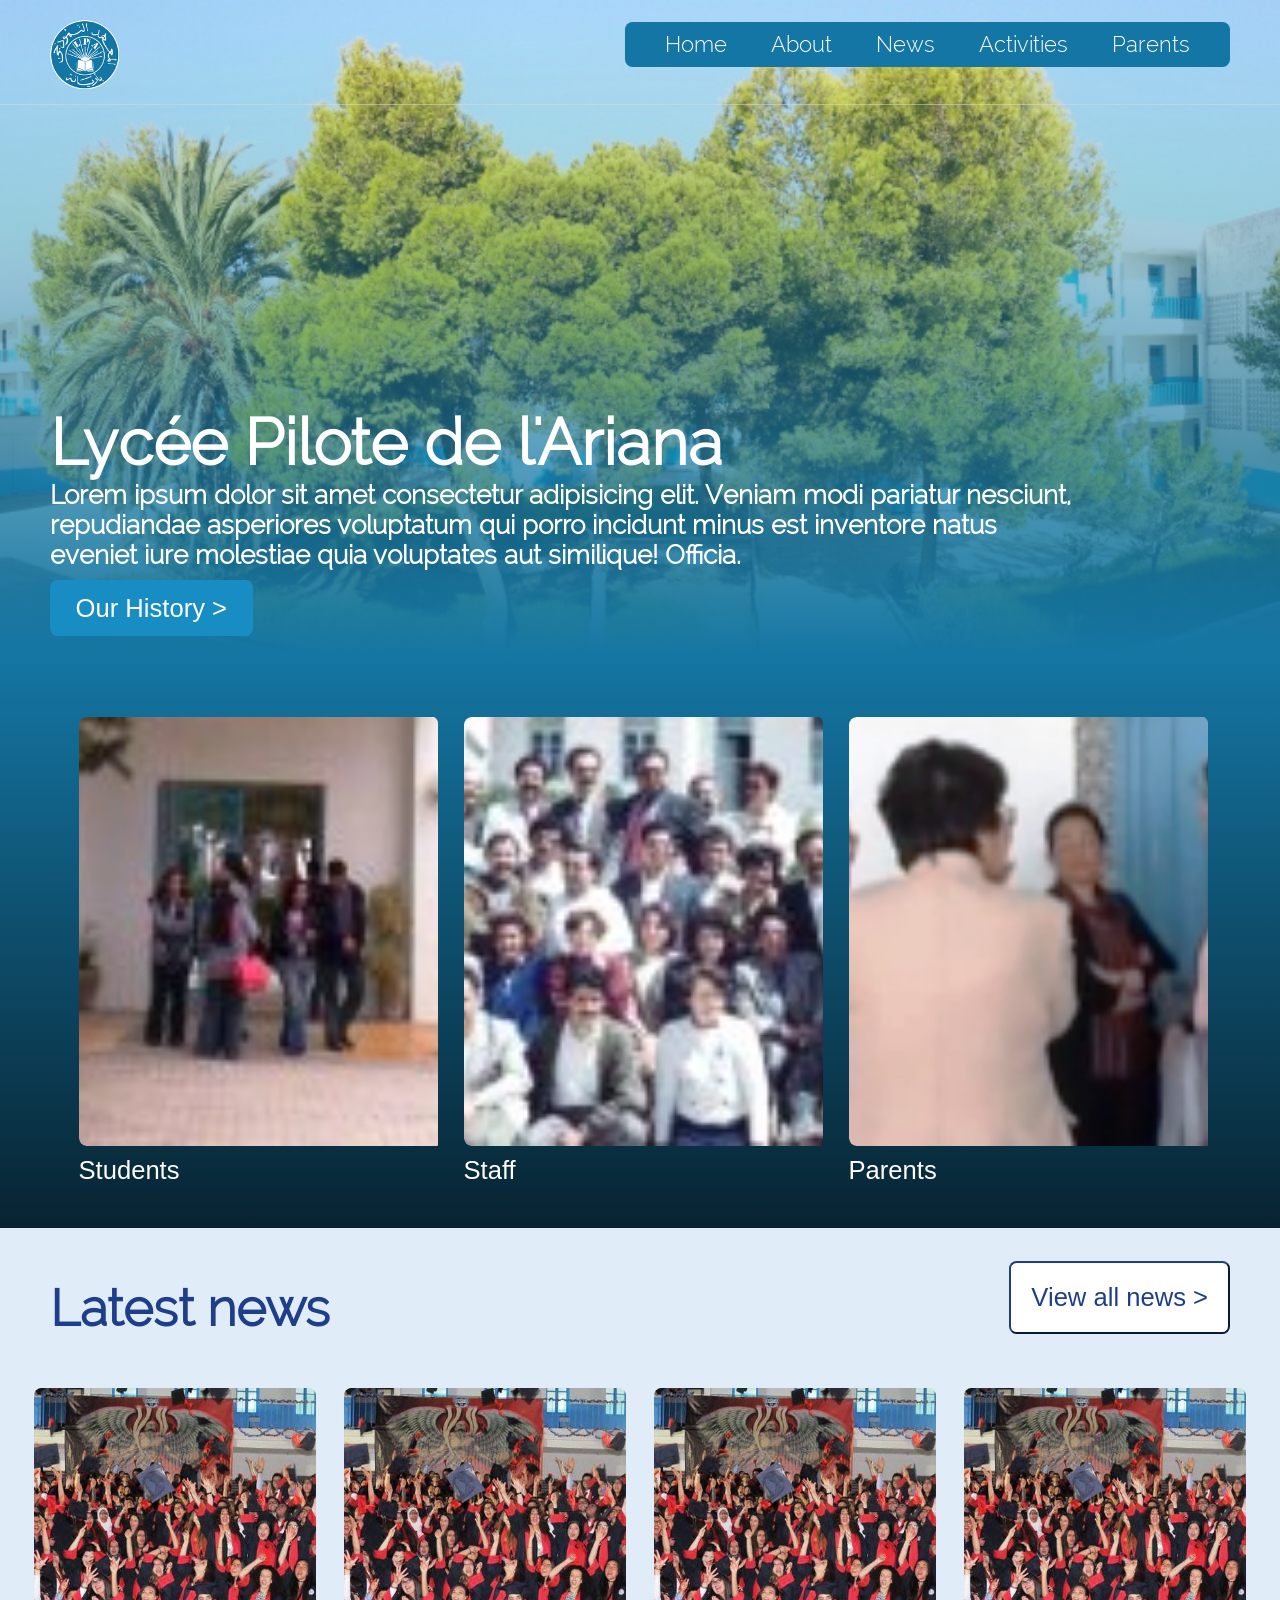
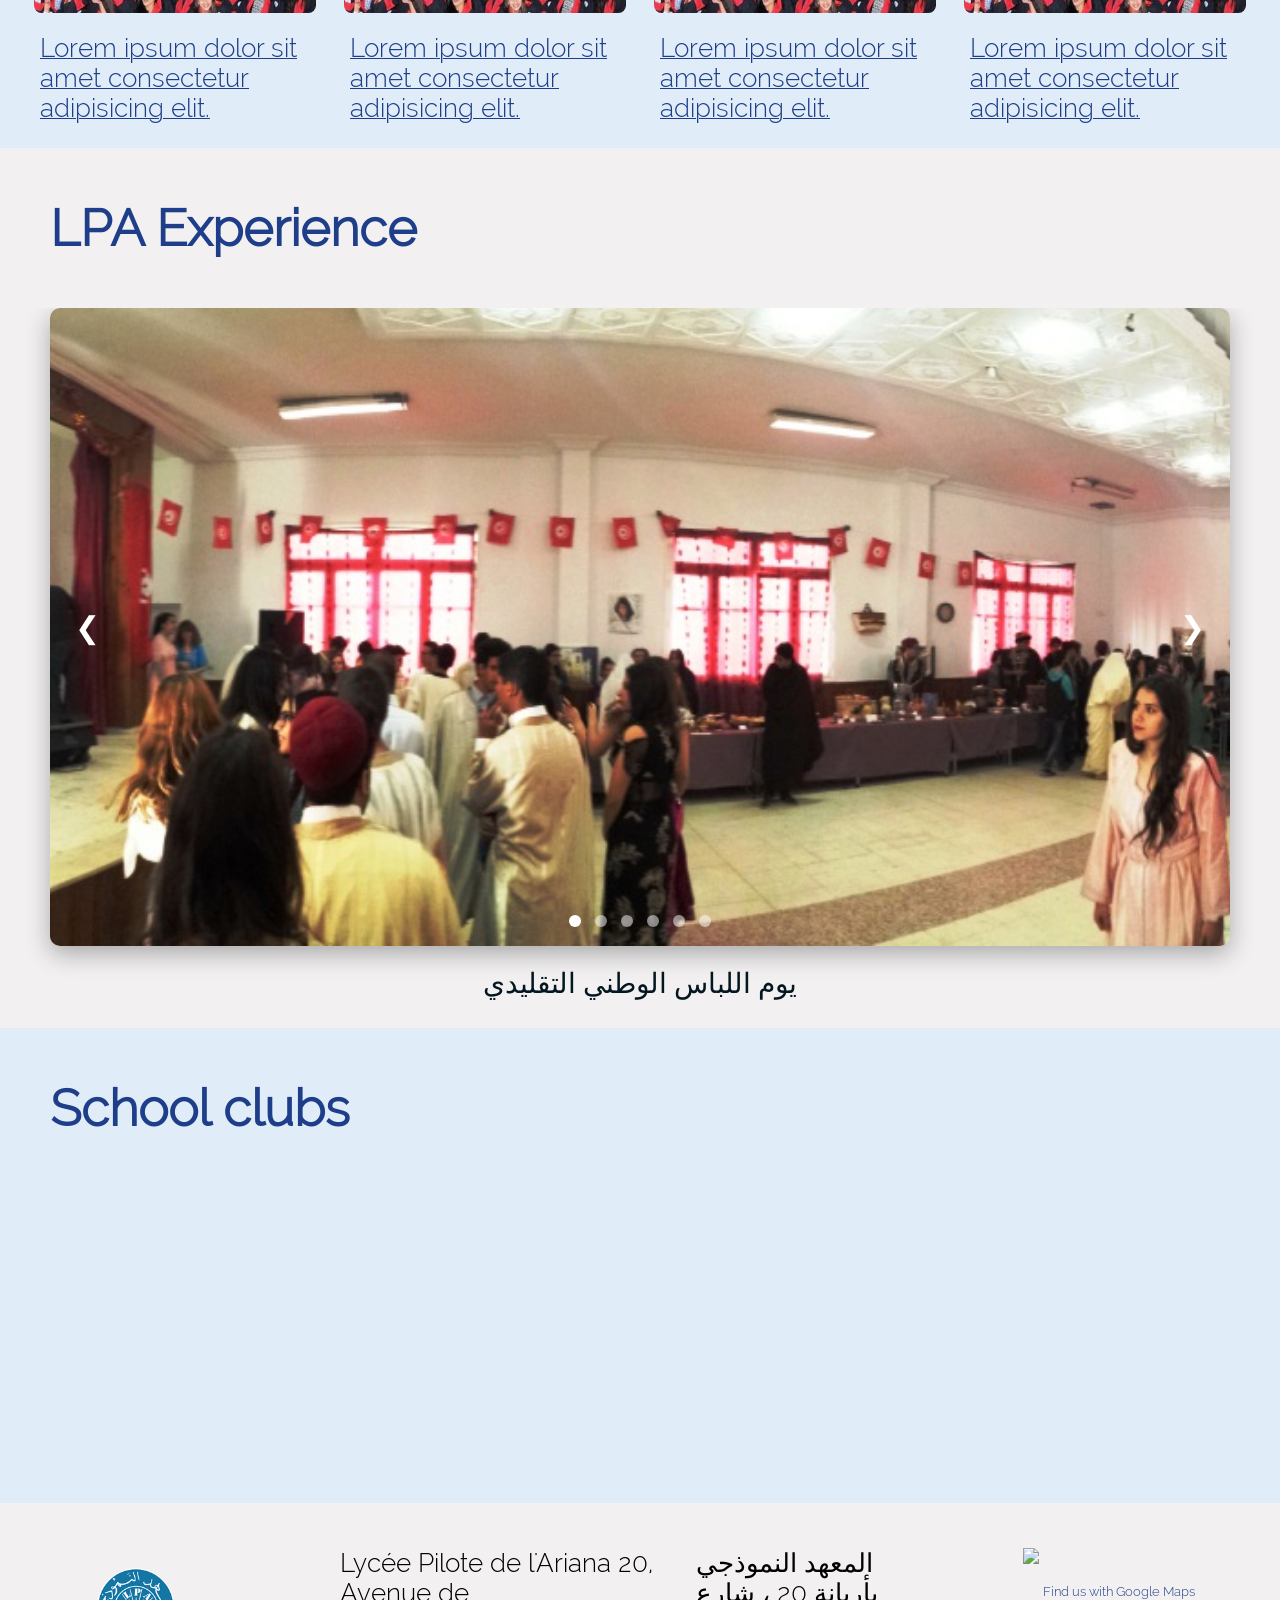
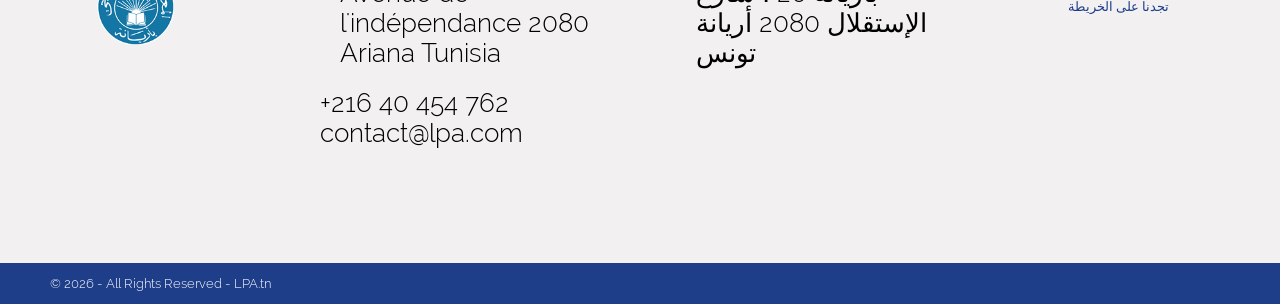
==== commit d1b732b5: "Add favicon link to index.html Added favicon link to the head section." ====
--- a/index.html
+++ b/index.html
@@ -6,7 +6,8 @@
         <meta name="viewport" content="width=device-width, initial-scale=1.0">
 
         <title>LPA.tn - Lycée Pilote de l'Ariana</title>
-
+        <link rel="icon" type="image/x-icon" href="../Images/lpa-logo.png">
+        
         <link rel="stylesheet" href="style.css">
 
         <link rel="preconnect" href="https://fonts.googleapis.com">
--- a/style.css
+++ b/style.css
@@ -44,7 +44,7 @@
 }
 
 .divider {
-    border-top: .5px solid #6767671e;
+    border-top: .5px solid #dadada83;
     margin-top: 15px;
 }
 
@@ -499,7 +499,7 @@
   justify-content: space-around;
   padding-right: var(--margin-object);
   padding-left: var(--margin-object);
-  padding-top: 80px;
+  padding-top: 5vh;
   padding-bottom: 200px;
 }
 
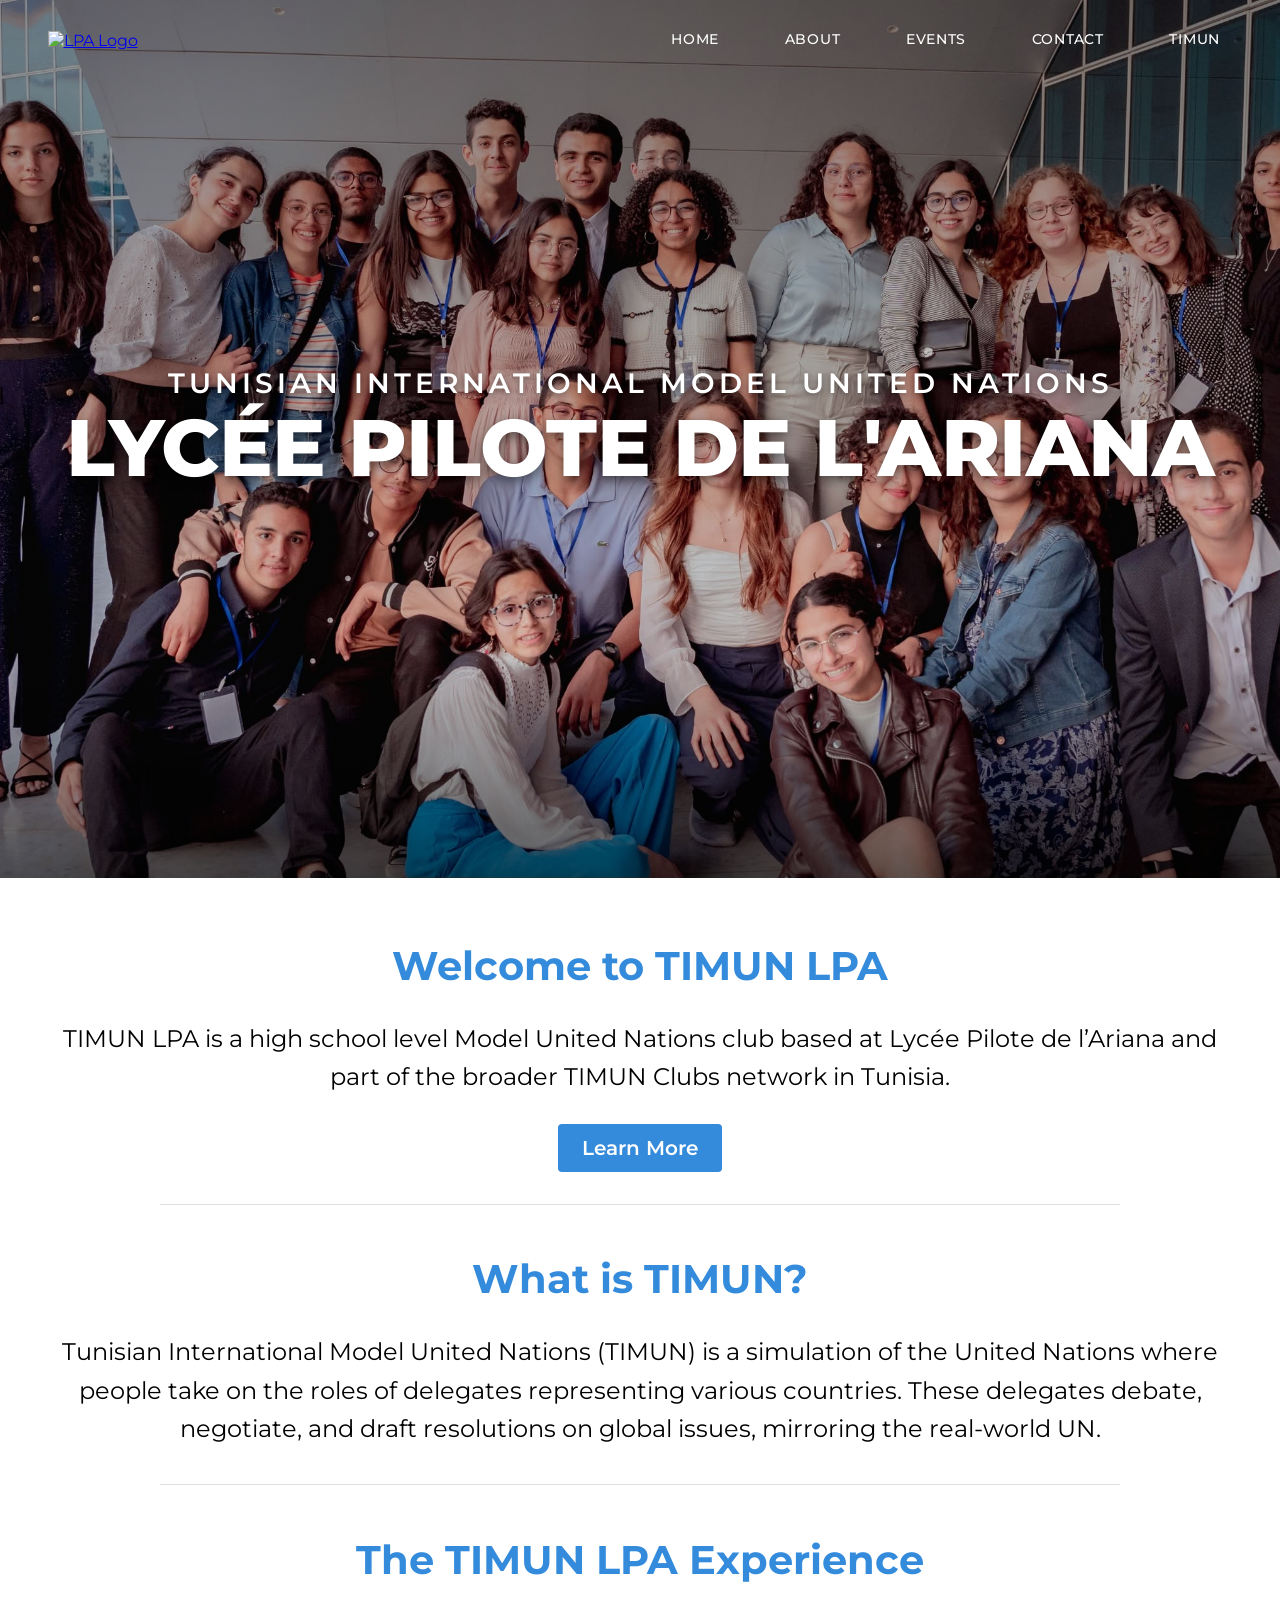
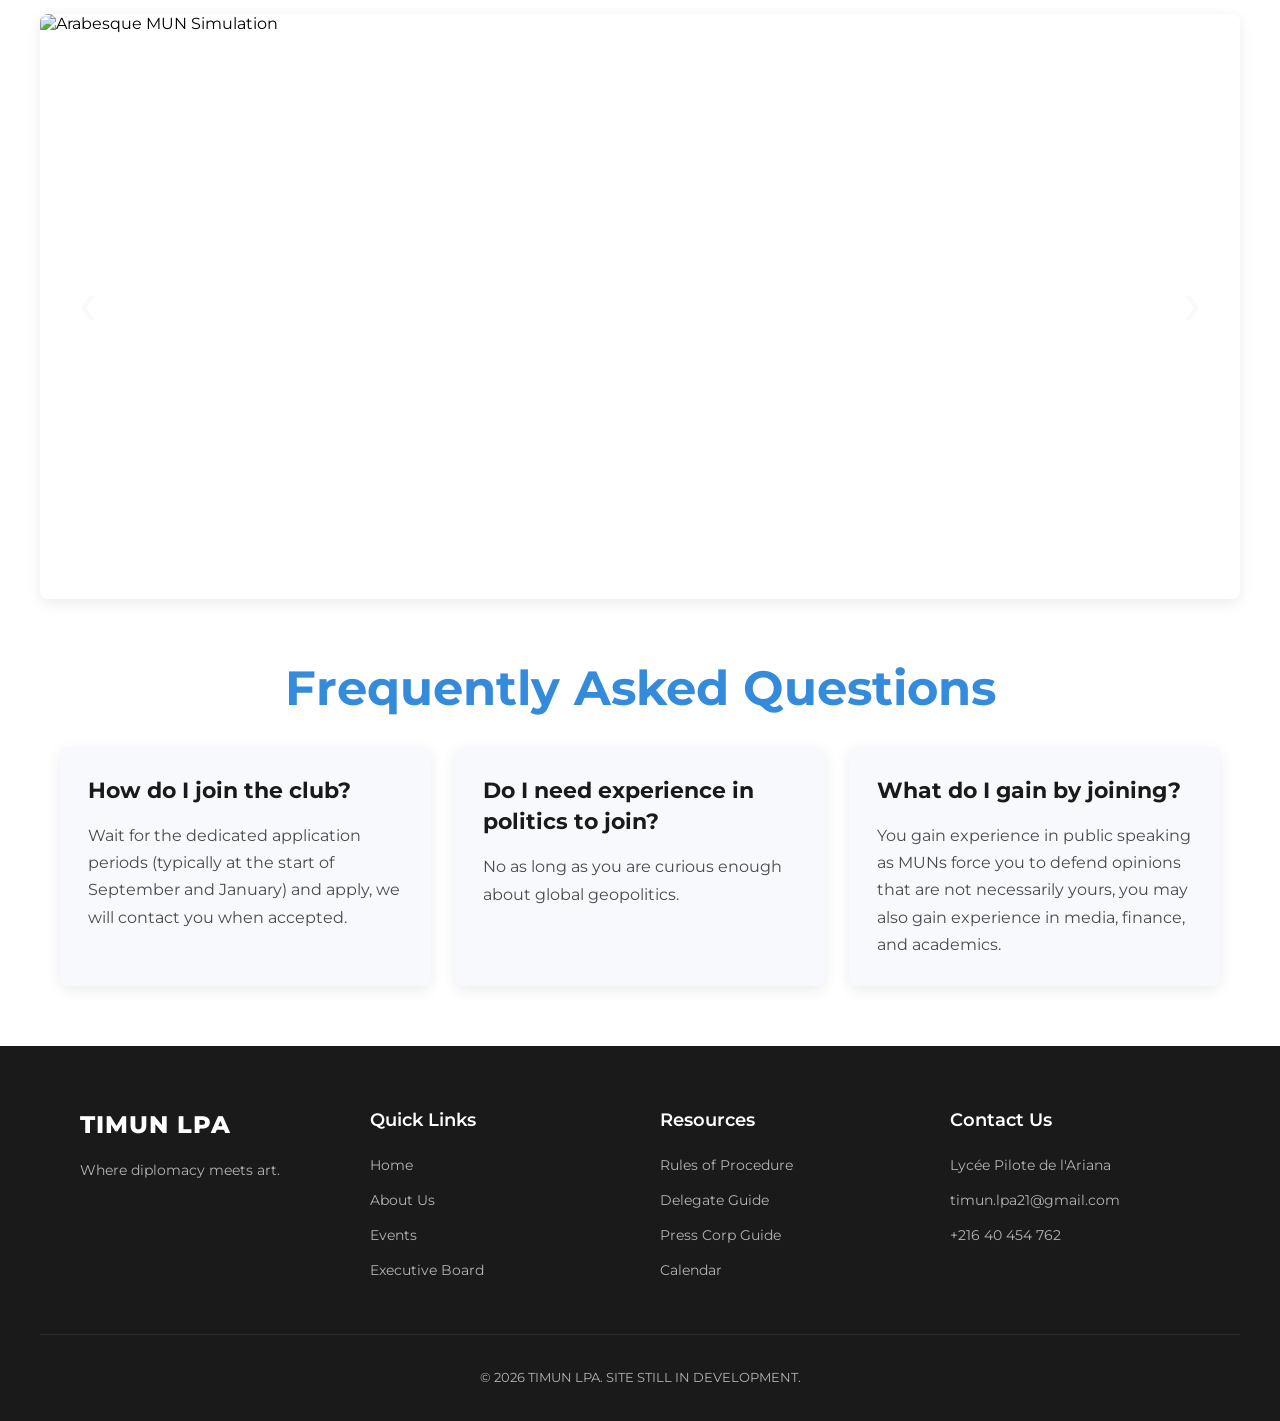
==== commit 7419fc51: "Initial Commit" ====
--- a/index.html
+++ b/index.html
@@ -1,190 +1,141 @@
-<!doctype html>
+<!DOCTYPE html>
 <html lang="en">
-    <head>  
-        <meta charset="UTF-8">
-        <meta http-equiv="X-UA-Compatible" content="IE=edge">
-        <meta name="viewport" content="width=device-width, initial-scale=1.0">
+<head>
+    <meta charset="UTF-8">
+    <meta http-equiv="X-UA-Compatible" content="IE=edge">
+    <meta name="viewport" content="width=device-width, initial-scale=1.0">
 
-        <title>LPA.tn - Lycée Pilote de l'Ariana</title>
-        <link rel="icon" type="image/x-icon" href="../Images/lpa-logo.png">
-        
-        <link rel="stylesheet" href="style.css">
+    <meta property="og:title" content="TIMUN LPA - Tunisian International Model United Nations" />
+    <meta property="og:description" content="Official website of TIMUN LPA, a high school-level Model United Nations club based at Lycée Pilote de l’Ariana and part of the broader TIMUN Clubs network in Tunisia." />
+    <meta property="og:image" content="../images/timun-logo.png" />
+    <meta property="og:type" content="website">
 
-        <link rel="preconnect" href="https://fonts.googleapis.com">
-        <link rel="preconnect" href="https://fonts.gstatic.com" crossorigin>
-        <link href="https://fonts.googleapis.com/css2?family=Newsreader:ital,opsz,wght@0,6..72,200..800;1,6..72,200..800&family=Playfair+Display:ital,wght@0,400..900;1,400..900&display=swap" rel="stylesheet">
-    </head>
+    <title>TIMUN LPA - Tunisian International Model United Nations</title>
+    <link rel="icon" type="image/x-icon" href="../Images/timun-logo.png">
+    
+    <link rel="stylesheet" href="../css/style.css">
 
-    <body>
-        <section class="top overlay">
-            <div class="top-bar">
-                <img src="../Images/lpa-logo.png" alt="LPA Logo">
-                <nav class="bar-links">
-                    <a href="#">Home</a>
-                    <a href="#">About</a>
-                    <a href="#">News</a>
-                    <a href="#">Activities</a>
-                    <a href="#">Parents</a>
-                </nav>
-            </div>
-            <div class="divider"></div>
-            <div class="bottom-bar">
-                <h1>
-                    Lycée Pilote de l'Ariana
-                </h1>
-                <h2>
-                    Lorem ipsum dolor sit amet consectetur adipisicing elit. Veniam modi pariatur nesciunt, repudiandae asperiores voluptatum qui porro incidunt minus est inventore natus eveniet iure molestiae quia voluptates aut similique! Officia.
-                </h2>
-                <button>Our History ></button>
+    <link rel="preconnect" href="https://fonts.googleapis.com">
+    <link rel="preconnect" href="https://fonts.gstatic.com" crossorigin>
+    <link href="https://fonts.googleapis.com/css2?family=Montserrat:ital,wght@0,100..900;1,100..900&display=swap" rel="stylesheet">
+</head>
+<!-- Y.B.A worked on this page -->
+<body>
+    <header>
+        <a href="../"><img class="lpa-logo pc" src="../Images/timun-logo.png" alt="LPA Logo"></a>
+        <button class="menu-toggle" type="button" aria-expanded="false" aria-controls="primary-navigation" aria-label="Toggle navigation menu">
+            <span class="menu-icon" aria-hidden="true"></span>
+        </button>
+        <nav class="bar-links pc" id="primary-navigation">
+            <a href="../">HOME</a>
+            <a href="../about/">ABOUT</a>
+            <a href="../">EVENTS</a>
+            <a href="../">CONTACT</a>
+            <a href="../">TIMUN</a>
+        </nav>
+    </header>
+
+    <main>
+        <section class="hero">
+            <div class="hero-overlay">
+                <h1 class="hero-subtitle">Tunisian International Model United Nations</h1>
+                <p class="hero-title">Lycée Pilote de l'Ariana</p>
             </div>
         </section>
-
-        <section class="cards-bg">
-            <div class="cards">
-                    <button class="card students">
-                        <div class="idk">
-                            <img src="../Images/students.jpg" alt="Card 1">
+        <section class="content">
+            <div class="welcome-container">
+                <h1 class="welcome">Welcome to TIMUN LPA</h1>
+                <h2 class="welcome-info">TIMUN LPA is a high school level Model United Nations club based at Lycée Pilote de l’Ariana and part of the broader TIMUN Clubs network in Tunisia.</h2>
+                <a class="learn-more-btn" href="../about">Learn More</a>
+                <hr class="section-divider">
+            </div>
+            <div class="about-container">
+                <h1 class="home-about">What is TIMUN?</h1>
+                <h2 class="home-about-info">Tunisian International Model United Nations (TIMUN) is a simulation of the United Nations where people take on the roles of delegates representing various countries. These delegates debate, negotiate, and draft resolutions on global issues, mirroring the real-world UN.</h2>
+                <hr class="section-divider">
+            </div>
+            <div class="experience-container">
+                <h1 class="experience">The TIMUN LPA Experience</h1>
+                <div class="image-slider">
+                    <button class="slider-btn prev-btn" onclick="moveSlide(-1)">&#10094;</button>
+                    <button class="slider-btn next-btn" onclick="moveSlide(1)">&#10095;</button>
+                    <div class="slider-track">
+                        <div class="slide">
+                            <img src="../images/arabesque-mun.jpg" alt="Arabesque MUN Simulation">
                         </div>
-                        <h2 class="card-title">Students</h2>
-                    </button>
-                    <button class="card staff">
-                        <div class="idk">
-                            <img src="../Images/staff.jpg" alt="Card 2">
-                        </div>   
-                        <h2 class="card-title">Staff</h2>
-                    </button>
-                    <button class="card parents">
-                        <div class="idk">
-                            <img src="../Images/parents.png" alt="Card 3">
+                        <div class="slide">
+                            <img src="../images/timun-group-images.jpg" alt="TIMUN Group Photo">
                         </div>
-                        <h2 class="card-title">Parents</h2>
-                    </button>
+                        <div class="slide">
+                            <img src="../images/group-discussion.jpg" alt="TIMUN Group Discussion">
+                        </div>
+                        <div class="slide">
+                            <img src="../images/arabesque-mun-closing.jpg" alt="Arabesque MUN Closing Ceremony">
+                        </div>
+                    </div>
+                </div>
+            </div>
             </div>
         </section>
-
-        <section class="news">
-            <div class="news-header">
-                <h1 class="title">Latest news</h1>
-                <button>View all news ></button>
-            </div>
-            <div class="news-section">
-                <a href="#" class="news-card">
-                    <div class="news-image" style="background-image: url(../Images/bac2017.jpg);"></div>
-                    <p class="news-caption">Lorem ipsum dolor sit amet consectetur adipisicing elit.</p>
-                </a>
-                <a href="#" class="news-card">
-                    <div class="news-image" style="background-image: url(../Images/bac2017.jpg);"></div>
-                    <p class="news-caption">Lorem ipsum dolor sit amet consectetur adipisicing elit.</p>
-                </a>
-                <a href="#" class="news-card">
-                    <div class="news-image" style="background-image: url(../Images/bac2017.jpg);"></div>
-                    <p class="news-caption">Lorem ipsum dolor sit amet consectetur adipisicing elit.</p>
-                </a>
-                <a href="#" class="news-card">
-                    <div class="news-image" style="background-image: url(../Images/bac2017.jpg);"></div>
-                    <p class="news-caption">Lorem ipsum dolor sit amet consectetur adipisicing elit.</p>
-                </a>
+        <section class="faq-section">
+            <h1 class="faq-title">Frequently Asked Questions</h1>
+            <div class="faq-cards">
+                <article class="faq-card">
+                    <h2>How do I join the club?</h2>
+                    <p>Wait for the dedicated application periods (typically at the start of September and January) and apply, we will contact you when accepted.</p>
+                </article>
+                <article class="faq-card">
+                    <h2>Do I need experience in politics to join?</h2>
+                    <p>No as long as you are curious enough about global geopolitics.</p>
+                </article>
+                <article class="faq-card">
+                    <h2>What do I gain by joining?</h2>
+                    <p>You gain experience in public speaking as MUNs force you to defend opinions that are not necessarily yours, you may also gain experience in media, finance, and academics.</p>
+                </article>
             </div>
         </section>
-        
-        <p class="title">LPA Experience</p>
-        <section class="pictures">
+    </main>
 
-                <div class="slides">
+    <footer>
+        <div class="footer-container">
+            <div class="footer-col branding-col">
+                <h3 class="footer-logo">TIMUN LPA</h3>
+                <p>Where diplomacy meets art.</p>
+            </div>
 
-                    <!-- Slide Images -->
-                    <div class="slide active">
-                        <img src="../Images/traditionnel.jpg">
-                    </div>
-                    <div class="slide">
-                        <img src="../Images/oudhna_excursion.jpg">
-                    </div>
-                    <div class="slide">
-                        <img src="../Images/nettoyage.jpg">
-                    </div>
-                    <div class="slide">
-                        <img src="../Images/dakhla2015b.jpg">
-                    </div>
-                    <div class="slide">
-                        <img src="../Images/bac2017.jpg">
-                    </div>
-                    <div class="slide">
-                        <img src="../Images/20161005.jpg">
-                    </div>
+            <div class="footer-col links-col">
+                <h4>Quick Links</h4>
+                <ul>
+                    <li><a href="../">Home</a></li>
+                    <li><a href="../about/">About Us</a></li>
+                    <li><a href="../events/">Events</a></li>
+                    <li><a href="../contact/">Executive Board</a></li>
+                </ul>
+            </div>
 
-                    <button class="prev">&#10094;</button>
-                    <button class="next">&#10095;</button>
+            <div class="footer-col links-col">
+                <h4>Resources</h4>
+                <ul>
+                    <li><a href="#">Rules of Procedure</a></li>
+                    <li><a href="#">Delegate Guide</a></li>
+                    <li><a href="#">Press Corp Guide</a></li>
+                    <li><a href="../calendar/">Calendar</a></li>
+                </ul>
+            </div>
 
-                    <div class="dots">
-                        <span class="dot"></span>
-                        <span class="dot"></span>
-                        <span class="dot"></span>
-                        <span class="dot"></span>
-                        <span class="dot"></span>
-                        <span class="dot"></span>
-                    </div>
-                </div>
+            <div class="footer-col contact-col">
+                <h4>Contact Us</h4>
+                <p>Lycée Pilote de l'Ariana</p>
+                <p>timun.lpa21@gmail.com</p>
+                <p>+216 40 454 762</p>
+            </div>
+        </div>
 
-            <p class="caption">Lorem ipsum dolor sit amet consectetur adipisicing elit. Quisquam, quod.</p>
-        </section>
+        <div class="footer-bottom">
+            <p>&copy; 2026 TIMUN LPA. SITE STILL IN DEVELOPMENT.</p>
+        </div>
+    </footer>
 
-        <section class="clubs">
-            <h1 class="title">School clubs</h1>
-            <div class="wrapper">
-                <a href="https://www.instagram.com/microsoft_pilote_ariana/" class="item item1">
-                    <img src="../Images/microsoft.jpg">
-                </a>
-                <a href="https://www.instagram.com/club.radio.lpa/" class="item item2">
-                    <img src="../Images/club_radio.jpg">
-                </a>
-                <a href="https://www.instagram.com/timunlpa/" class="item item3">
-                    <img src="../Images/timun.jpg">
-                </a>
-                <a href="https://www.instagram.com/orchestra.lpa/" class="item item4">
-                    <img src="../Images/orchestra.jpg">
-                </a>
-                <a href="https://www.instagram.com/wedothings.hackclub/" class="item item5">
-                    <img src="../Images/hackclub.jpg">
-                </a>
-                <a href="https://www.instagram.com/clubdeducationciviquelpa/" class="item item6">
-                    <img src="../Images/civic.jpg">
-                </a>
-                <a href="https://www.instagram.com/theatre.lpa/" class="item item7">
-                    <img src="../Images/theatre.jpg">
-                </a>
-                <a href="https://www.instagram.com/lpaartclub/" class="item item8">
-                    <img src="../Images/art.jpg">
-                </a>
-            </div>
-        </section>
-
-        <footer>
-            <div class="footer-top">
-                <div class="footer-left">
-                    <img src="../Images/lpa-logo.png">
-                </div>
-                <div class="footer-middle">
-                    <div class="footer-title">
-                        <p>Lycée Pilote de l'Ariana 20, Avenue de l'indépendance 2080 Ariana Tunisia</p>
-                        <p>المعهد النموذجي بأريانة 20 ، شارع الإستقلال 2080 أريانة تونس</p>
-                    </div>
-                    <div class="contact-phone contact">
-                        +216 40 454 762
-                    </div>
-                    <div class="contact-mail contact">
-                        contact@lpa.com
-                    </div>
-                </div>
-                <div class="footer-right">
-                    <img src="https://lpa.tn/images/demo/worldmap.png">
-                    <a href="https://www.google.com/maps?q=Lyc%C3%A9e+Pilote+de+l%27Ariana,+Avenue+de+l%27ind%C3%A9pendance,+Ariana,+Tunisia&hl=en&ie=UTF8&sll=37.0625,-95.677068&sspn=60.935792,114.169922&hnear=Lyc%C3%A9e+Pilote+de+l%27Ariana,+Avenue+de+l%27ind%C3%A9pendance,+Borj+El+Baccouch,+Ariana,+Gouvernorat+de+Tunis,+Tunisia&t=m&z=17" class="footer-link">Find us with Google Maps</a>
-                    <a href="https://www.google.com/maps?q=Lyc%C3%A9e+Pilote+de+l%27Ariana,+Avenue+de+l%27ind%C3%A9pendance,+Ariana,+Tunisia&hl=en&ie=UTF8&sll=37.0625,-95.677068&sspn=60.935792,114.169922&hnear=Lyc%C3%A9e+Pilote+de+l%27Ariana,+Avenue+de+l%27ind%C3%A9pendance,+Borj+El+Baccouch,+Ariana,+Gouvernorat+de+Tunis,+Tunisia&t=m&z=17" class="footer-link">تجدنا على الخريطة</a>
-                </div>
-            </div>
-            <div class="footer-bottom">
-                <p>© 2026 - All Rights Reserved - LPA.tn</p>
-            </div>
-        </footer>
-        <script src="script.js"></script>
-    </body>
-</html>
+    <script src="script.js" defer></script>
+</body>
+</html>
--- a/css/style.css
+++ b/css/style.css
@@ -0,0 +1,636 @@
+@font-face {
+    font-family: 'Raleway'; 
+    src: url('../fonts/raleway-regular.ttf') format('truetype'); 
+    font-weight: normal;
+    font-style: normal;
+    font-display: swap; 
+}
+
+/* Global Styles */
+*,
+*::before,
+*::after {
+    box-sizing: border-box;
+}
+
+html {
+    scroll-behavior: smooth;
+}
+
+body {
+    margin: 0;
+    padding: 0;
+    font-family: 'Montserrat', sans-serif;
+    background-color: #ffffff;
+    border: none;
+}
+
+img {
+    max-width: 100%;
+}
+
+header {
+    position: fixed;
+    top: 0;
+    left: 0;
+    right: 0;
+    display: flex;
+    align-items: center;
+    justify-content: space-between;
+    padding: 20px 40px; 
+    z-index: 10;
+
+    transition: background-color 0.3s ease, box-shadow 0.3s ease, padding 0.3s ease;
+}
+
+header nav.bar-links{
+    display: flex;
+    gap: clamp(8px, 2vw, 40px);
+}
+
+header nav.bar-links a {
+    padding: 10px 20px;
+    text-decoration: none;
+    color: #ffffff;
+    font-size: .9rem; 
+    letter-spacing: 0.05em;
+    font-style: bold;
+    font-weight: 500;
+    position: relative;
+    display: inline-block;
+}
+
+header nav.bar-links a::after {
+    content: '';
+    position: absolute;
+    height: 3px;
+    left: 15px;
+    right: 15px;
+    bottom: 0;
+    background: #fafafa; 
+    transform: scaleX(0);
+    transition: transform .25s ease-in-out;
+}
+
+header nav.bar-links a:hover::after {
+    transform: scaleX(1);
+}
+
+header img.lpa-logo {
+    height: 80px; 
+    width: auto;
+    padding-left: 7.5px;
+    margin-top: -10px;
+    margin-bottom: -10px;
+    vertical-align: middle;
+}
+
+.menu-toggle {
+    display: none;
+}
+
+header.scrolled {
+    background-color: #f9f9f9;
+    box-shadow: 0 4px 6px -1px rgba(0, 0, 0, 0.1), 0 2px 4px -1px rgba(0, 0, 0, 0.06);
+    padding: 12px 30px;
+}
+
+header.scrolled nav.bar-links a {
+    color: #1a1a1a;
+}
+
+header.scrolled nav.bar-links a::after {
+    background: #1a1a1a;
+}
+
+
+footer {
+    background-color: #1a1a1a; 
+    color: #b3b3b3;
+    padding: 60px 0 20px 0;
+    font-size: 0.9rem;
+    line-height: 1.6;
+}
+
+.footer-container {
+    max-width: 1200px;
+    margin: 0 auto;
+    padding: 0 40px;
+    display: flex;
+    justify-content: space-between;
+    flex-wrap: wrap;
+    gap: 40px;
+}
+
+.footer-col {
+    flex: 1;
+    min-width: 220px;
+}
+
+.footer-col h4 {
+    color: #ffffff;
+    font-size: 1.1rem;
+    margin-top: 0;
+    margin-bottom: 20px;
+    font-weight: 600;
+    position: relative;
+}
+
+.branding-col .footer-logo {
+    color: #ffffff;
+    font-size: 1.5rem;
+    margin-top: 0;
+    margin-bottom: 15px;
+    font-weight: 800;
+    letter-spacing: 1px;
+}
+
+.branding-col p {
+    margin-bottom: 20px;
+}
+
+.links-col ul {
+    list-style: none;
+    padding: 0;
+    margin: 0;
+}
+
+.links-col li {
+    margin-bottom: 12px;
+}
+
+.links-col a {
+    color: #b3b3b3;
+    text-decoration: none;
+    transition: color 0.2s ease, padding-left 0.2s ease;
+}
+
+.contact-col p {
+    margin: 0 0 12px 0;
+}
+
+.footer-bottom {
+    max-width: 1200px;
+    margin: 40px auto 0 auto;
+    padding: 20px 40px 0 40px;
+    border-top: 1px solid #2d2d2d;
+    text-align: center;
+    font-size: 0.8rem;
+}
+
+.section-divider {
+    border: none;
+    height: 1px;
+    width: 100%;
+    background-color: #e0e0e0;
+
+    margin-top: 1rem;
+    margin-bottom: 1rem;
+
+    max-width: 75vw;
+    margin-left: auto;
+    margin-right: auto;
+}
+
+/* Home page */ 
+.hero {
+    position: relative;
+    height: 97.5vh;
+    min-height: 80svh;
+    margin-bottom: 30px;
+    background-image: url('../images/timun-group-image.jpg'); 
+    background-size: cover;
+    background-position: top;
+    border-image-source: linear-gradient(to top, rgba(0, 0, 0, 0.6) 0%, rgba(0, 0, 0, 0.1) 25%, rgba(0, 0, 0, 0.4) 100%);
+    border-image-slice: fill 1;
+    display: flex;
+    flex-direction: column;
+    justify-content: center;
+    align-items: center;
+}
+
+.hero-overlay{
+    display: flex;
+    flex-direction: column;
+    justify-content: center;
+    align-items: center;
+    width: 100%;
+    padding: 0 24px;
+    text-align: center;
+}
+
+.hero-title {
+    color: #ffffff;
+    font-size: clamp(2rem, 8vw, 5rem);
+    font-weight: 800;
+    line-height: 1.2;
+    margin: 0 0 15px 0;
+    letter-spacing: -0.5px;
+    text-shadow: 0 4px 12px rgba(0, 0, 0, 0.5);
+    text-transform: uppercase; 
+}
+
+.hero-subtitle {
+    color: #ffffff;
+    font-size: clamp(0.9rem, 3vw, 1.75rem);
+    font-weight: 600;
+    text-transform: uppercase;
+    letter-spacing: clamp(1px, 0.6vw, 4px);
+    margin: 0;
+    text-shadow: 0 2px 6px rgba(0, 0, 0, 0.4);
+}
+
+.welcome-container {
+    display: flex;
+    flex-direction: column;
+    align-items: center;
+    width: 100%;
+    max-width: 75rem;
+}
+
+.learn-more-btn {
+    display: inline-block;
+    margin: 8px 0 16px;
+    padding: 12px 24px;
+    border-radius: 4px;
+    background-color: #348BDB;
+    color: #ffffff;
+    font-size: 1.25rem;
+    font-weight: 600;
+    text-decoration: none;
+    transition: background-color 0.2s ease;
+}
+
+.learn-more-btn:hover,
+.learn-more-btn:focus-visible {
+    background-color: #246eaf;
+}
+
+.about-container {
+    display: flex;
+    flex-direction: column;
+    align-items: center;
+    width: 100%;
+    max-width: 75rem;
+}
+
+.experience-container {
+    display: flex;
+    flex-direction: column;
+    align-items: center;
+    width: 100%;
+    max-width: 75rem;
+}
+
+.content {
+    display: flex;
+    flex-direction: column;
+    align-items: center;
+    padding: 0 clamp(16px, 4vw, 40px);
+}
+
+.content h1{
+    font-size: clamp(1.8rem, 5vw, 2.5rem);
+    color: #348BDB;
+    margin-bottom: 10px;
+    text-align: center;
+}
+
+.content h2{
+    font-size: clamp(1.05rem, 2.5vw, 1.5rem);
+    font-weight: 400;
+    text-align: center;
+    line-height: 1.6;
+}
+
+.image-slider {
+    position: relative;
+    overflow: hidden;
+    margin-top: 20px;
+    margin-bottom: 20px;
+    width: 100%;
+    height: clamp(280px, 65vh, 700px);
+    border-radius: 8px;
+    box-shadow: 0 4px 15px rgba(0, 0, 0, 0.08);
+}
+
+.slider-track {
+    display: flex;
+    width: 100%;
+    height: 100%;
+    transition: transform 0.5s cubic-bezier(0.25, 1, 0.5, 1);
+}
+
+.slide {
+    min-width: 100%;
+    height: 100%;
+}
+
+.slide img {
+    width: 100%;
+    height: 100%;
+    object-fit: cover;
+}
+
+.slider-btn {
+    position: absolute;
+    top: 50%;
+    transform: translateY(-50%);
+    background: none;
+    color: #f9f9f9;
+    border: none;
+    font-size: 1.5rem;
+    padding: 15px 18px;
+    cursor: pointer;
+    z-index: 10;
+    border-radius: 50%;
+    transition: transform 0.2s;
+}
+
+.slider-btn:hover {
+    transform: translateY(-50%) scale(1.5);
+}
+
+.prev-btn { left: 20px; }
+.next-btn { right: 20px; }
+
+.faq-section {
+    width: min(100%, 1240px);
+    margin: 0 auto;
+    padding: 40px clamp(16px, 4vw, 40px) 60px;
+}
+
+.faq-title {
+    margin: 0 0 30px;
+    color: #348BDB;
+    font-size: clamp(1.8rem, 5vw, 3rem);
+    text-align: center;
+}
+
+.faq-cards {
+    display: grid;
+    grid-template-columns: repeat(3, minmax(0, 1fr));
+    gap: 24px;
+}
+
+.faq-card {
+    padding: 28px;
+    border-radius: 8px;
+    background-color: #f7f9fc;
+    box-shadow: 0 4px 15px rgba(0, 0, 0, 0.08);
+}
+
+.faq-card h2 {
+    margin: 0 0 16px;
+    color: #1a1a1a;
+    font-size: 1.4rem;
+    line-height: 1.4;
+}
+
+.faq-card p {
+    margin: 0;
+    color: #4a4a4a;
+    font-size: 1rem;
+    line-height: 1.7;
+}
+
+/* Screen fixes */
+@media (max-width: 900px) {
+    body.menu-open {
+        overflow: hidden;
+    }
+
+    header {
+        position: absolute;
+        top: 0;
+        left: 0;
+        right: 0;
+        padding: 12px 20px;
+        background-color: transparent;
+        box-shadow: none;
+    }
+
+    header.scrolled {
+        padding: 12px 20px;
+        background-color: transparent;
+        box-shadow: none;
+    }
+
+    header img.lpa-logo {
+        height: 56px;
+        margin: 0;
+        padding: 0;
+    }
+
+    .menu-toggle {
+        display: inline-flex;
+        align-items: center;
+        justify-content: center;
+        width: 46px;
+        height: 46px;
+        padding: 0;
+        border: none;
+        border-radius: 6px;
+        background: none;
+        color: #fafafa;
+        cursor: pointer;
+        position: relative;
+        z-index: 30;
+    }
+
+    .menu-toggle:focus-visible,
+    header nav.bar-links a:focus-visible {
+        outline: 3px solid #348BDB;
+        outline-offset: 3px;
+    }
+
+    .menu-icon,
+    .menu-icon::before,
+    .menu-icon::after {
+        display: block;
+        width: 20px;
+        height: 2px;
+        border-radius: 2px;
+        background-color: currentColor;
+        transition: transform 0.2s ease, opacity 0.2s ease, background-color 0.2s ease;
+    }
+
+    .menu-icon {
+        position: relative;
+    }
+
+    .menu-icon::before,
+    .menu-icon::after {
+        position: absolute;
+        left: 0;
+        content: "";
+    }
+
+    .menu-icon::before {
+        top: -6px;
+    }
+
+    .menu-icon::after {
+        top: 6px;
+    }
+
+    .menu-toggle[aria-expanded="true"] {
+        color: #1a1a1a;
+    }
+
+    .menu-toggle[aria-expanded="true"] .menu-icon {
+        background-color: transparent;
+    }
+
+    .menu-toggle[aria-expanded="true"] .menu-icon::before {
+        top: 0;
+        transform: rotate(45deg);
+    }
+
+    .menu-toggle[aria-expanded="true"] .menu-icon::after {
+        top: 0;
+        transform: rotate(-45deg);
+    }
+
+    header nav.bar-links {
+        position: fixed;
+        inset: 0;
+        display: flex;
+        flex-direction: column;
+        justify-content: center;
+        align-items: center;
+        gap: 0;
+        padding: 80px 24px 20vh;
+        background-color: #ffffff;
+        z-index: 20;
+        opacity: 0;
+        visibility: hidden;
+        pointer-events: none;
+        transition: opacity 0.3s ease, visibility 0s linear 0.3s;
+    }
+
+    header nav.bar-links.is-open {
+        opacity: 1;
+        visibility: visible;
+        pointer-events: auto;
+        transition: opacity 0.3s ease;
+    }
+
+    header nav.bar-links a,
+    header.scrolled nav.bar-links a {
+        padding: 16px 8px;
+        color: #1a1a1a;
+        font-size: 1.2rem;
+        text-align: center;
+    }
+
+    header nav.bar-links a::after {
+        right: auto;
+        left: 8px;
+        width: calc(100% - 16px);
+        background: #348BDB;
+    }
+
+    .hero {
+        min-height: 75vh;
+        min-height: 75svh;
+        background-position: center;
+    }
+
+    .image-slider {
+        height: clamp(240px, 55vh, 480px);
+    }
+
+    .faq-cards {
+        grid-template-columns: repeat(2, minmax(0, 1fr));
+    }
+
+    .faq-title {
+        font-size: clamp(1.8rem, 5vw, 2.25rem);
+    }
+
+    footer {
+        padding: 40px 0 20px 0;
+    }
+    .footer-container {
+        justify-content: flex-start;
+        gap: 30px;
+        padding: 0 24px;
+    }
+
+    .footer-col {
+        min-width: min(220px, 100%);
+    }
+
+    .footer-bottom {
+        margin-top: 30px;
+        padding: 20px 24px 0 24px;
+    }
+}
+
+@media (max-width: 600px) {
+    .hero {
+        min-height: 68vh;
+        min-height: 68svh;
+    }
+
+    .hero-subtitle {
+        max-width: 32rem;
+        line-height: 1.5;
+    }
+
+    .hero-title {
+        line-height: 1.15;
+    }
+
+    .content h2 {
+        text-align: center;
+        text-align-last: center;
+    }
+
+    .image-slider {
+        height: clamp(220px, 65vw, 360px);
+    }
+
+    .slider-btn {
+        padding: 12px;
+        font-size: 1.25rem;
+    }
+
+    .prev-btn { left: 8px; }
+    .next-btn { right: 8px; }
+
+    .faq-cards {
+        grid-template-columns: 1fr;
+    }
+
+    .faq-card {
+        padding: 22px;
+    }
+
+    .footer-container {
+        flex-direction: column;
+        gap: 24px;
+    }
+
+    .footer-col {
+        min-width: 0;
+    }
+
+    .footer-bottom {
+        font-size: 0.75rem;
+    }
+}
+
+@media (prefers-reduced-motion: reduce) {
+    html {
+        scroll-behavior: auto;
+    }
+
+    *,
+    *::before,
+    *::after {
+        scroll-behavior: auto !important;
+        transition-duration: 0.01ms !important;
+    }
+}
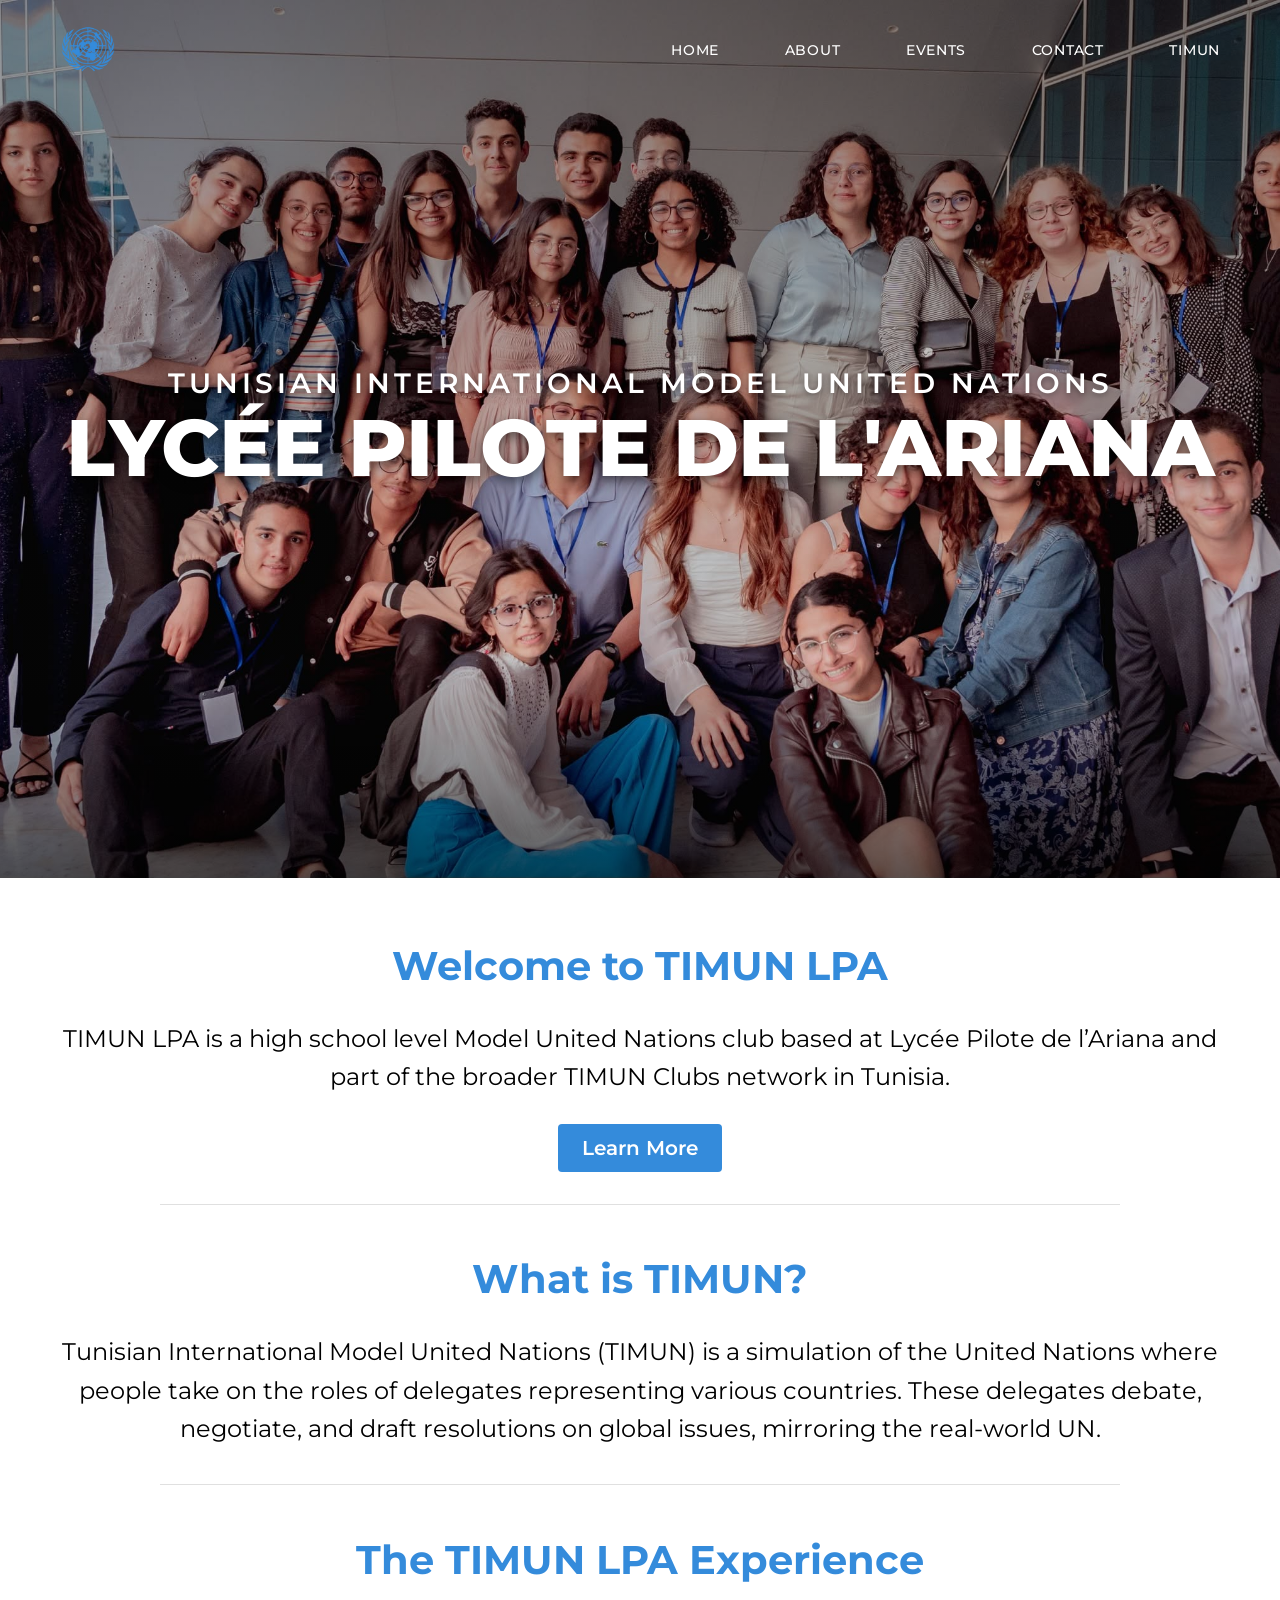
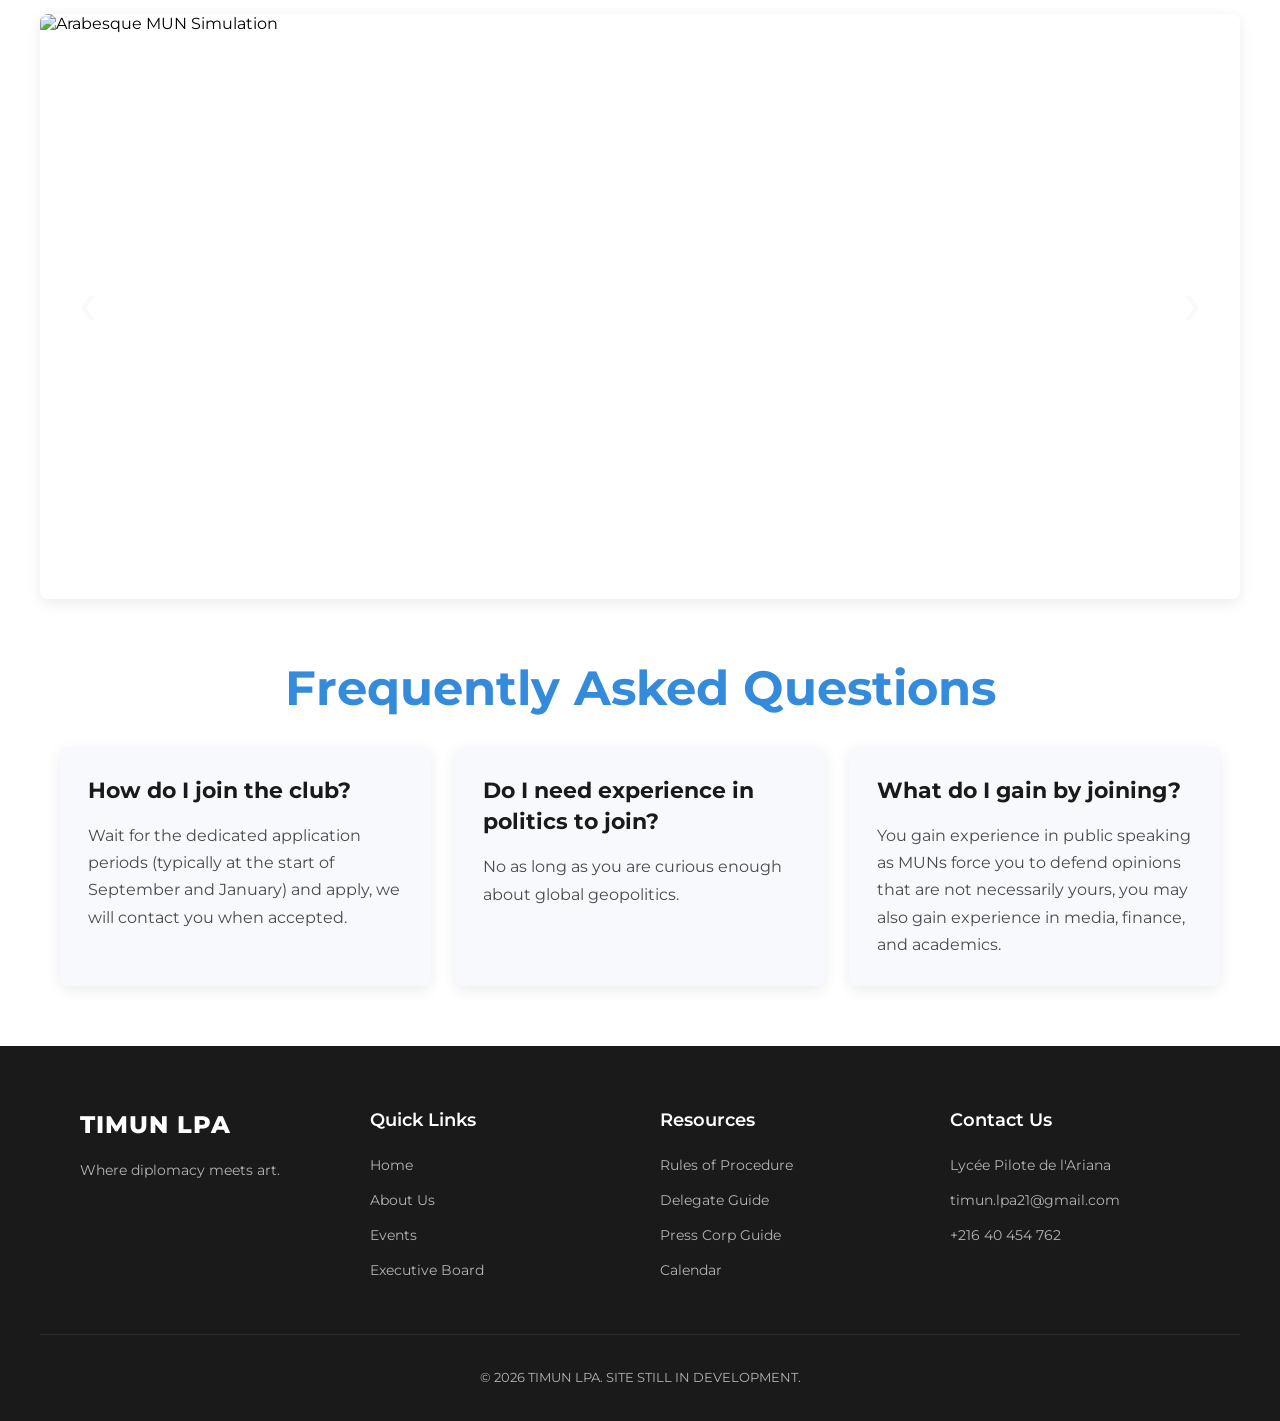
==== commit d8fc46c7: "Fixed logo" ====
--- a/index.html
+++ b/index.html
@@ -22,7 +22,7 @@
 <!-- Y.B.A worked on this page -->
 <body>
     <header>
-        <a href="../"><img class="lpa-logo pc" src="../Images/timun-logo.png" alt="LPA Logo"></a>
+        <a href="../"><img class="lpa-logo pc" src="../images/timun-logo.png" alt="TIMUN LPA Logo"></a>
         <button class="menu-toggle" type="button" aria-expanded="false" aria-controls="primary-navigation" aria-label="Toggle navigation menu">
             <span class="menu-icon" aria-hidden="true"></span>
         </button>
